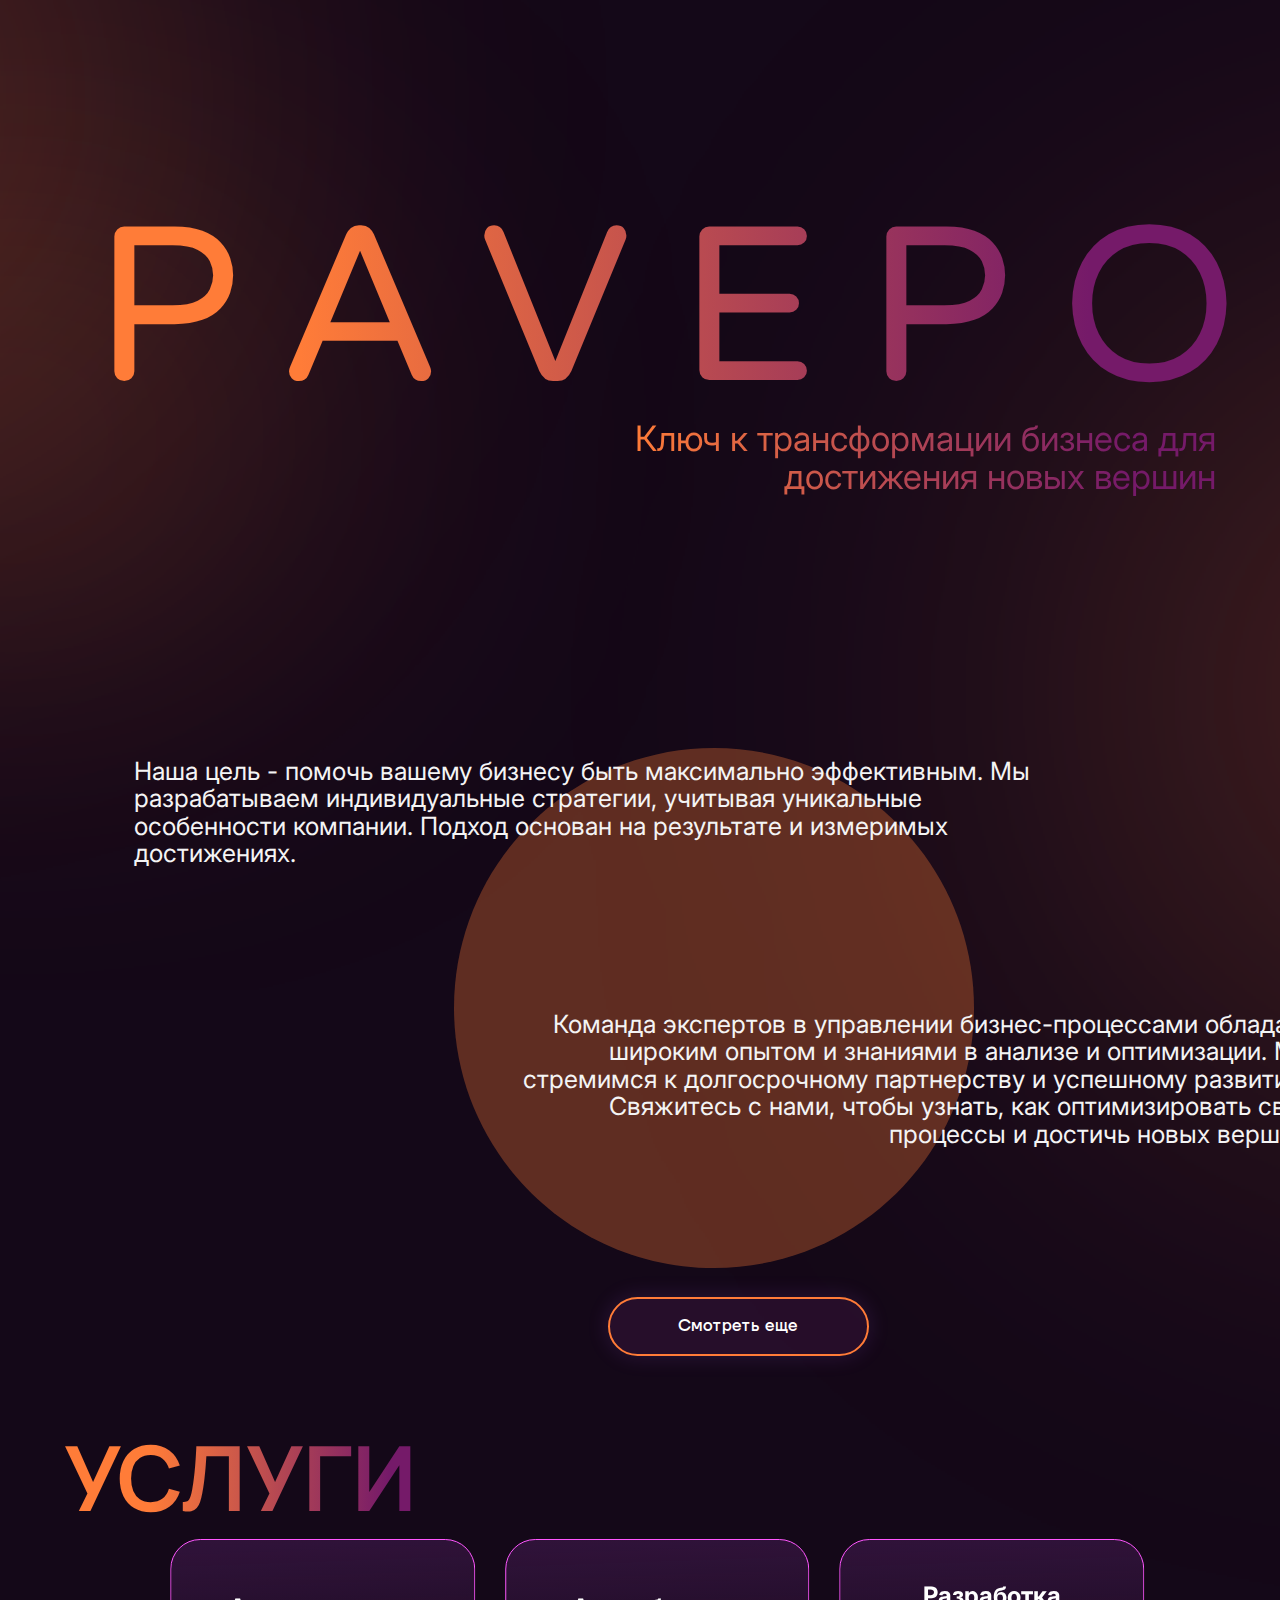
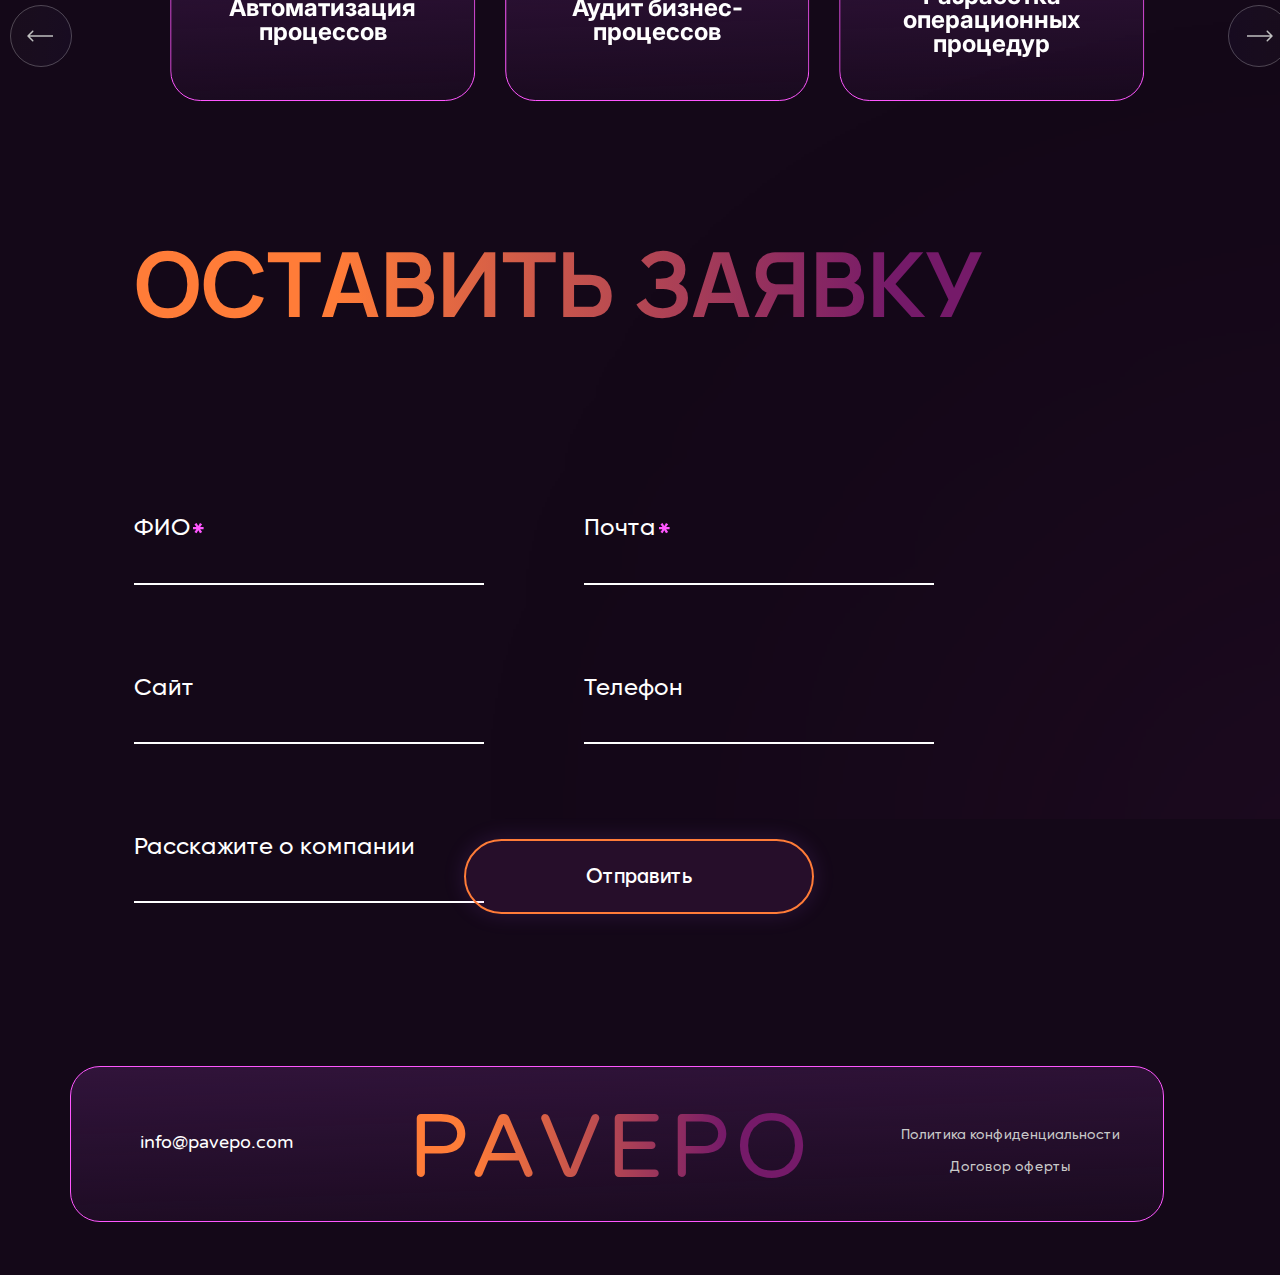
==== index.html @ 22670f51 "media for new swiper" ====
<!DOCTYPE html>
<html lang="ru">
<head>
    <meta charset="UTF-8">
    <meta name="viewport" content="width=device-width, initial-scale=1.0">
    <title>PAVEPO</title>


    <link
    rel="stylesheet"
    href="https://cdn.jsdelivr.net/npm/swiper@10/swiper-bundle.min.css"
  />
   <script src="https://cdn.jsdelivr.net/npm/swiper@10/swiper-bundle.min.js"></script>

    
    

    <!-- Шрифты -->
    
    <link rel="preconnect" href="https://fonts.googleapis.com">
    <link rel="preconnect" href="https://fonts.gstatic.com" crossorigin>
    <link href="https://fonts.googleapis.com/css2?family=Inter:wght@400;700&family=Manrope:wght@700&family=Varela+Round&family=Varta:wght@700&display=swap" rel="stylesheet">
    <link rel="stylesheet" href="/css/stylsheet.css">

    <link rel="stylesheet" href="/css/reset.css">
    <link rel="stylesheet" href="/css/normolize.css">
    <link rel="stylesheet" href="/css/style.css">
    <link rel="stylesheet" href="/css/main.css">
    <link rel="stylesheet" href="/css/media.css">

    


    <script src="https://ajax.googleapis.com/ajax/libs/jquery/2.2.0/jquery.min.js"></script>
   

    <script defer src="/js/swiper.js"></script>
    <script defer src="/js/choices.min.js"></script>
    <script defer src="/js/validate.js"></script>


</head>
<body>
    <main class="container">
        <div class="hero">
            <div class="hero-text">
                    <h1 class="hero-title">PAVEPO</h1>

                    <p class="hero-p">
                        Ключ к трансформации бизнеса для достижения новых вершин
                    </p>
            </div>
        </div>
        <div class="el-1 el" id="el1">
            <svg viewBox="0 0 1952 1952">
                <linearGradient id="grad--linear-1">
                  <stop offset="0%" stop-color="#FF7C38" 
                        class="stop-1"/>   
               
                </linearGradient>
                  
                <rect fill="url(#grad--linear-1)"
                      width="976" height="976" rx='1000' filter="url(#filter0_f_3_3)"  fill-opacity="0.3"/>
                <defs>
                                  <filter id="filter0_f_3_3" x="0" y="0" width="1952" height="1952" filterUnits="userSpaceOnUse" color-interpolation-filters="sRGB" >
                                      
                                      <feGaussianBlur stdDeviation="350" result="effect1_foregroundBlur_3_3"></feGaussianBlur>
                                  </filter>
                              </defs>
              </svg>
        </div>
        <div class="el-2 el" id="el2">
            <svg viewBox=" 0 0 2188 1672" >
                <linearGradient id="grad--linear-1">
                  <stop offset="0%" stop-color="#FF7C38" 
                        class="stop-1" />   
               
                </linearGradient>
                  <g>
               
                <rect    x="500"
                  y="500" fill="url(#grad--linear-1)"
                      width="988" height="472" rx="1000" ry="1000"  filter="url(#filter0_f_2461_18)" fill-opacity="0.3"/>
                      <g/>
                 <defs>
                                  <filter id="filter0_f_2461_18" x="0" y="0" width="2188" height="1672" filterUnits="userSpaceOnUse" color-interpolation-filters="sRGB">
                                      <feFlood flood-opacity="0" result="BackgroundImageFix"></feFlood>
                                      <feBlend mode="normal" in="SourceGraphic" in2="BackgroundImageFix" result="shape"></feBlend>
                                      <feGaussianBlur stdDeviation="359" result="effect1_foregroundBlur_2461_18"></feGaussianBlur>
                                  </filter>
                              </defs>
              </svg>
        </div>
        <div class="el-3 el" id="el3">
            <svg viewBox=" 0 0 1000 2800" >
                <linearGradient id="grad--linear-1">
                  <stop offset="0%" stop-color="#FF7C38" 
                        class="stop-1" />   
               
                </linearGradient>
                  <g>
               
                <rect  x="800" y="1000" fill="url(#grad--linear-1)"
                      width="905" height="905" rx="1000" ry="1000"  filter="url(#filter0_f_4_4)" fill-opacity="0.3"/>
                      <g/>
                 <defs>
                                  <filter id="filter0_f_4_4" x="0" y="0" width="2800" height="2800" filterUnits="userSpaceOnUse" color-interpolation-filters="sRGB">
                                      <feFlood flood-opacity="0" result="BackgroundImageFix"></feFlood>
                                      <feBlend mode="normal" in="SourceGraphic" in2="BackgroundImageFix" result="shape"></feBlend>
                                      <feGaussianBlur stdDeviation="359" result="effect1_foregroundBlur_2461_18"></feGaussianBlur>
                                  </filter>
                              </defs>
              </svg>
              <!--  <svg width="1810" height="1810" viewBox="0 0 1810 1810" fill="none" xmlns="http://www.w3.org/2000/svg">
                <g filter="url(#filter0_f_4_4)">
                    <circle cx="905" cy="905" r="205" fill="#751A69" fill-opacity="0.5"></circle>
                </g>
                <defs>
                    <filter id="filter0_f_4_4" x="0" y="0" width="1810" height="1810" filterUnits="userSpaceOnUse" color-interpolation-filters="sRGB">
                        <feFlood flood-opacity="0" result="BackgroundImageFix"></feFlood>
                        <feBlend mode="normal" in="SourceGraphic" in2="BackgroundImageFix" result="shape"></feBlend>
                        <feGaussianBlur stdDeviation="350" result="effect1_foregroundBlur_4_4"></feGaussianBlur>
                    </filter>
                </defs>
            </svg> -->
        </div>
            <div class="purpose container-padding">
            <p class="txt ta-left">
                Наша цель - помочь вашему бизнесу быть максимально эффективным. Мы разрабатываем индивидуальные стратегии, учитывая уникальные особенности компании. Подход основан на результате и измеримых достижениях.
            </p>
            <p class="txt ta-right">
                Команда экспертов в управлении бизнес-процессами обладает широким опытом и знаниями в анализе и оптимизации. Мы стремимся к долгосрочному партнерству и успешному развитию. Свяжитесь с нами, чтобы узнать, как оптимизировать свои процессы и достичь новых вершин!
            </p>
            <button class="btn btn-sm" type="button">
                <a href="values.html">Смотреть еще</a>
            </button>
        </div>
        <div class="services">
            <h2 class="title services-title">УСЛУГИ</h2>
            
                <div class="swiper" id="swiper-mini">
                    <!-- Additional required wrapper -->
                    <div class="swiper-wrapper">
                        <div class="swiper-slide">
                          <div class="swiper-slide-card">Аудит бизнес-процессов</div>
                        </div>
                        <div class="swiper-slide">
                          <div class="swiper-slide-card">Разработка операционных процедур</div>
                        </div>
                        <div class="swiper-slide">
                          <div class="swiper-slide-card">Автоматизация процессов</div>
                        </div>
                        <div class="swiper-slide">
                          <div class="swiper-slide-card">Аудит бизнес-процессов</div>
                        </div>
                        <div class="swiper-slide">
                          <div class="swiper-slide-card">Разработка операционных процедур</div>
                        </div>
                        <div class="swiper-slide">
                          <div class="swiper-slide-card">Автоматизация процессов</div>
                        </div>
                        <div class="swiper-slide">
                          <div class="swiper-slide-card">Аудит бизнес-процессов</div>
                        </div>
                        <div class="swiper-slide">
                          <div class="swiper-slide-card">Разработка операционных процедур</div>
                        </div>
                        <div class="swiper-slide">
                          <div class="swiper-slide-card">Автоматизация процессов</div>
                        </div>
             
                    <!-- If we need navigation buttons -->
                </div>
                <div class="swiper-button-prev sw-btn-bottom sw-btn-bottom-prew" id="btn-prew"></div>
                <div class="swiper-button-next sw-btn-bottom sw-btn-bottom-next" id="btn-next"></div>
            </div>
            </div>

        </div>
        <div class="sending-form container-padding">
            <h2 class="title">ОСТАВИТЬ ЗАЯВКУ</h2>

            <form
            id="form"
            method="post"
            class="form" 
            action="">
                <div class="input-block">
                    <label class="label" for="name">ФИО<span class="danger-txt"></span></label>
                    <input
                        class="input-form _req"
                        type="text" 
                        name="name"
                        id="name"
                        data-validate-field="name">
                </div>

                <div class="input-block">
                    <label class="label" for="email">Почта<span class="danger-txt"></span></label>
                    <input 
                        class="input-form _req _email"
                        type="email"
                        name="email"
                        id="email"
                        data-validate-field="mail">
                </div>

                <div class="input-block">
                    <label class="label" for="url">Cайт</label>
                    <input 
                        class="input-form"
                        autocomplete="off"
                        type="url"
                        name="url"
                        id="url">
                </div>

                <div class="input-block">
                    <label class="label" for="phone">Телефон</label>
                        <input                           
                        class="input-form"
                        autocomplete="off"
                        type="phone"                         
                        name="phone"
                        id="phone">
                </div>

                <div class="input-block">
                    <label class="label" for="description about you">Расскажите о компании</label>
                    <input
                        class="input-form"
                        autocomplete="off"
                        type="text"
                        name="description-about-user"
                        id="desc-about-user">
                </div>
                <button class="btn large-btn" type="submit" id="btn">Отправить</button>
            </form>
        </div>
    </main>
    <footer class="footer ">
        <div class="el-4 el" id="el4">
            <svg width="1810" height="1810" viewBox="0 0 1810 1810" fill="none" xmlns="http://www.w3.org/2000/svg">
                <g filter="url(#filter0_f_5_5)">
                <circle cx="905" cy="905" r="205" fill="#751A69" fill-opacity="0.5"/>
                </g>
                <defs>
                <filter id="filter0_f_5_5" x="0" y="0" width="1810" height="1810" filterUnits="userSpaceOnUse" color-interpolation-filters="sRGB">
                <feFlood flood-opacity="0" result="BackgroundImageFix"/>
                <feBlend mode="normal" in="SourceGraphic" in2="BackgroundImageFix" result="shape"/>
                <feGaussianBlur stdDeviation="350" result="effect1_foregroundBlur_5_5"/>
                </filter>
                </defs>
                </svg>                
        </div>
        <a href="info@pavepo.com" class="mail-footer">info@pavepo.com</a>
        <h2 class="footer-title">PAVEPO</h2>
        <div class="copyright">
            <a href="">Политика конфиденциальности</a>
            <a href="">Договор оферты</a>
        </div>
    </footer>
</body>
</html>
---- css/stylsheet.css ----
@font-face {
	font-family: 'TT Firs Neue';
	src: url('TTFirsNeue-Regular.woff'),
		url('TTFirsNeue-Regular.woff') format('woff'),
		url('TTFirsNeue-Regular.woff2') format('woff2');
		src: url("../fonts/TTFirsNeue-Regular.woff") format("woff"), 
        url("../fonts/TTFirsNeue-Regular.woff2") format("woff2");
	font-weight: 400;
	font-style: normal;
}
@font-face {
	font-family: 'TT Firs Neue';
	src: url('TTFirsNeue-Medium.woff'),
		url('TTFirsNeue-Medium.woff') format('woff'),
		url('TTFirsNeue-Medium.woff2') format('woff2');
		src: url("../fonts/TTFirsNeue-Medium.woff") format("woff"), 
        url("../fonts/TTFirsNeue-Medium.woff2") format("woff2");
	font-weight: 500;
	font-style: normal;
}

@font-face {
	font-family: 'Gilroy';
	src: url('Gilroy-Medium.woff'),
		url('Gilroy-Medium.woff') format('woff'),
		url('Gilroy-Medium.woff2') format('woff2');
		src: url("../fonts/Gilroy-Medium.woff") format("woff"), 
        url("../fonts/Gilroy-Medium.woff2") format("woff2");
	font-weight: 500;
	font-style: normal;
}
@font-face {
	font-family: 'Varta';
	src: url('Varta-Bold.woff'),
		url('Varta-Bold.woff') format('woff'),
		url('Varta-Bold.woff2') format('woff2');
		src: url("../fonts/Varta-Bold.woff") format("woff"), 
        url("../fonts/Varta-Bold.woff2") format("woff2");
	font-weight: 700;
	font-style: normal;
}
---- css/normolize.css ----
/*! normalize.css v8.0.1 | MIT License | github.com/necolas/normalize.css */

/* Document
   ========================================================================== */

/**
 * 1. Correct the line height in all browsers.
 * 2. Prevent adjustments of font size after orientation changes in iOS.
 */

 html {
    line-height: 1.15; /* 1 */
    -webkit-text-size-adjust: 100%; /* 2 */
  }
  
  /* Sections
     ========================================================================== */
  
  /**
   * Remove the margin in all browsers.
   */
  
  body {
    margin: 0;
  }
  
  /**
   * Render the `main` element consistently in IE.
   */
  
  main {
    display: block;
  }
  
  /**
   * Correct the font size and margin on `h1` elements within `section` and
   * `article` contexts in Chrome, Firefox, and Safari.
   */
  
  h1 {
    font-size: 2em;
    margin: 0.67em 0;
  }
  
  /* Grouping content
     ========================================================================== */
  
  /**
   * 1. Add the correct box sizing in Firefox.
   * 2. Show the overflow in Edge and IE.
   */
  
  hr {
    box-sizing: content-box; /* 1 */
    height: 0; /* 1 */
    overflow: visible; /* 2 */
  }
  
  /**
   * 1. Correct the inheritance and scaling of font size in all browsers.
   * 2. Correct the odd `em` font sizing in all browsers.
   */
  
  pre {
    font-family: monospace, monospace; /* 1 */
    font-size: 1em; /* 2 */
  }
  
  /* Text-level semantics
     ========================================================================== */
  
  /**
   * Remove the gray background on active links in IE 10.
   */
  
  a {
    background-color: transparent;
  }
  
  /**
   * 1. Remove the bottom border in Chrome 57-
   * 2. Add the correct text decoration in Chrome, Edge, IE, Opera, and Safari.
   */
  
  abbr[title] {
    border-bottom: none; /* 1 */
    text-decoration: underline; /* 2 */
    text-decoration: underline dotted; /* 2 */
  }
  
  /**
   * Add the correct font weight in Chrome, Edge, and Safari.
   */
  
  b,
  strong {
    font-weight: bolder;
  }
  
  /**
   * 1. Correct the inheritance and scaling of font size in all browsers.
   * 2. Correct the odd `em` font sizing in all browsers.
   */
  
  code,
  kbd,
  samp {
    font-family: monospace, monospace; /* 1 */
    font-size: 1em; /* 2 */
  }
  
  /**
   * Add the correct font size in all browsers.
   */
  
  small {
    font-size: 80%;
  }
  
  /**
   * Prevent `sub` and `sup` elements from affecting the line height in
   * all browsers.
   */
  
  sub,
  sup {
    font-size: 75%;
    line-height: 0;
    position: relative;
    vertical-align: baseline;
  }
  
  sub {
    bottom: -0.25em;
  }
  
  sup {
    top: -0.5em;
  }
  
  /* Embedded content
     ========================================================================== */
  
  /**
   * Remove the border on images inside links in IE 10.
   */
  
  img {
    border-style: none;
  }
  
  /* Forms
     ========================================================================== */
  
  /**
   * 1. Change the font styles in all browsers.
   * 2. Remove the margin in Firefox and Safari.
   */
  
  button,
  input,
  optgroup,
  select,
  textarea {
    font-family: inherit; /* 1 */
    font-size: 100%; /* 1 */
    line-height: 1.15; /* 1 */
    margin: 0; /* 2 */
  }
  
  /**
   * Show the overflow in IE.
   * 1. Show the overflow in Edge.
   */
  
  button,
  input { /* 1 */
    overflow: visible;
  }
  
  /**
   * Remove the inheritance of text transform in Edge, Firefox, and IE.
   * 1. Remove the inheritance of text transform in Firefox.
   */
  
  button,
  select { /* 1 */
    text-transform: none;
  }
  
  /**
   * Correct the inability to style clickable types in iOS and Safari.
   */
  
  button,
  [type="button"],
  [type="reset"],
  [type="submit"] {
    -webkit-appearance: button;
  }
  
  /**
   * Remove the inner border and padding in Firefox.
   */
  
  button::-moz-focus-inner,
  [type="button"]::-moz-focus-inner,
  [type="reset"]::-moz-focus-inner,
  [type="submit"]::-moz-focus-inner {
    border-style: none;
    padding: 0;
  }
  
  /**
   * Restore the focus styles unset by the previous rule.
   */
  
  button:-moz-focusring,
  [type="button"]:-moz-focusring,
  [type="reset"]:-moz-focusring,
  [type="submit"]:-moz-focusring {
    outline: 1px dotted ButtonText;
  }
  
  /**
   * Correct the padding in Firefox.
   */
  
  fieldset {
    padding: 0.35em 0.75em 0.625em;
  }
  
  /**
   * 1. Correct the text wrapping in Edge and IE.
   * 2. Correct the color inheritance from `fieldset` elements in IE.
   * 3. Remove the padding so developers are not caught out when they zero out
   *    `fieldset` elements in all browsers.
   */
  
  legend {
    box-sizing: border-box; /* 1 */
    color: inherit; /* 2 */
    display: table; /* 1 */
    max-width: 100%; /* 1 */
    padding: 0; /* 3 */
    white-space: normal; /* 1 */
  }
  
  /**
   * Add the correct vertical alignment in Chrome, Firefox, and Opera.
   */
  
  progress {
    vertical-align: baseline;
  }
  
  /**
   * Remove the default vertical scrollbar in IE 10+.
   */
  
  textarea {
    overflow: auto;
  }
  
  /**
   * 1. Add the correct box sizing in IE 10.
   * 2. Remove the padding in IE 10.
   */
  
  [type="checkbox"],
  [type="radio"] {
    box-sizing: border-box; /* 1 */
    padding: 0; /* 2 */
  }
  
  /**
   * Correct the cursor style of increment and decrement buttons in Chrome.
   */
  
  [type="number"]::-webkit-inner-spin-button,
  [type="number"]::-webkit-outer-spin-button {
    height: auto;
  }
  
  /**
   * 1. Correct the odd appearance in Chrome and Safari.
   * 2. Correct the outline style in Safari.
   */
  
  [type="search"] {
    -webkit-appearance: textfield; /* 1 */
    outline-offset: -2px; /* 2 */
  }
  
  /**
   * Remove the inner padding in Chrome and Safari on macOS.
   */
  
  [type="search"]::-webkit-search-decoration {
    -webkit-appearance: none;
  }
  
  /**
   * 1. Correct the inability to style clickable types in iOS and Safari.
   * 2. Change font properties to `inherit` in Safari.
   */
  
  ::-webkit-file-upload-button {
    -webkit-appearance: button; /* 1 */
    font: inherit; /* 2 */
  }
  
  /* Interactive
     ========================================================================== */
  
  /*
   * Add the correct display in Edge, IE 10+, and Firefox.
   */
  
  details {
    display: block;
  }
  
  /*
   * Add the correct display in all browsers.
   */
  
  summary {
    display: list-item;
  }
  
  /* Misc
     ========================================================================== */
  
  /**
   * Add the correct display in IE 10+.
   */
  
  template {
    display: none;
  }
  
  /**
   * Add the correct display in IE 10.
   */
  
  [hidden] {
    display: none;
  }
---- css/style.css ----
:root{
    /* --background-color: rgba(10, 9, 11, 0.49); */
    --background-color: #140818;
    --white:#fff;
    --white-txt: #F4F4F4;
    /* --oarange:#FF7C38; */
    --stroke_color:rgba(255, 124, 56, 1);
    --light-purple:#FF57FF;
    --purple:#751A69;
    --text-gradient-h1: linear-gradient(91deg, #FF7C38 21.27%, #751A69 79.5%);
    --text-gradient-p: linear-gradient(270deg, #751A69 14.48%, #FF7C38 92.99%);
    --text-gradient-h2:var(--text-gradient-h1, linear-gradient(92deg, #FF7C38 0.66%, #562267 99.13%));
    --background-btn:rgba(255, 87, 255, 0.08);
    --box-shadow-btn: rgba(176, 102, 255, 0.15);
    /* --block-color: linear-gradient(rgba(86, 34, 103, 1), rgba(20, 8, 24, 0)); */
    --swiper-slide: linear-gradient(178deg, #562267 -165.61%, rgba(20, 8, 24, 0.00) 126.22%);
    --copyright:#C9C9C9;
    --footer-h2:linear-gradient(91deg, #FF7C38 21.27%, #751A69 79.5%);
    --swiper-num:#562267;
}
body {
    max-width: 1920px;
    font-family: 'Inter', sans-serif;
    background-color: var(--background-color);
}
h1{
    margin: 0;
}
input {
    color:var(--white);
    text-shadow: 0 0 0 var(--white);
    outline:none;
}
button{
    background: none;
	color: inherit;
	border: none;
	padding: 0;
	font: inherit;
	cursor: pointer;
	outline: inherit;
}
a {
    color: inherit;
    text-decoration: none;
}
.container{
    width: 1920px;
    /* overflow: hidden; */
}
.container-padding{
    padding-left: 92px;
}
.ta-left{
    text-align: left;
}
.ta-right{
    text-align: right;
}
.btn{
    border-radius: 52px;
    border: 2px solid var(--stroke_color, --oarange);
    background: var(--background-btn);
    box-shadow: 0px 0px 22px 0px var(--box-shadow-btn);
    color: var(--white);
    font-family: 'TT Firs Neue', sans-serif;
    font-size: 16.286px;
    font-style: normal;
    font-weight: 500;
    line-height: normal;
}
/* HERO */

.hero-text{
    display: flex;
    flex-direction: column;
}
.hero-title{
    margin-left: -49px;
    margin-top: 180px;
    text-align: center;
    text-transform: uppercase;
    font-family: 'Varela Round', sans-serif;
    font-size: 347px;
    font-style: normal;
    font-weight: 400;
    line-height: 119.615%; /* 415.066px */
    letter-spacing: 46.845px;
    color: var(--oarange);
    background: var(--text-gradient-h1);
    background-clip: text;
    -webkit-background-clip: text;
    -webkit-text-fill-color: transparent;
}
.hero-p{
    width: 797px;
    margin-top: -23px;
    margin-right: 148px;
    align-self: flex-end;
    text-align: right;
    font-size: 48px;
    font-style: normal;
    font-weight: 400;
    line-height: 110.5%; /* 53.04px */
    color: var(--oarange);
    background: var(--text-gradient-p);
    background-clip: text;
    -webkit-background-clip: text;
    -webkit-text-fill-color: transparent;
}
svg{
    fill:inherit;
    stroke:inherit;
    stroke-width:inherit;
}
.el{
    position: absolute;
    z-index: -5;
    /* transition: all .8s ease; */
}
.el-1{
    width: 2000px;
    height: 2000px;
    /* top: -418px;
    left: -792px; */
    top: -25%;
    left: -40%;
    overflow: hidden;

}
.el-2{
    width: 2000px;
    height: 1600px;
    /* top: -112px; */
    /* left: -983px; */
    top: 6%;
    left: -54%;
    overflow: hidden;

} 
.el-3{
    width: 963px;
    /* top: -675px; */
    /* right: 0px; */
    /* left: 960px; */
    top: -48%;
    right: 0%;

    overflow: hidden;
}
.el-4{
    width: 789px;
    height: 943px;
    /* top: 2261px;
    right: 0px; */
    top: 180%;
    right: 0%;
    overflow: hidden;
}
.el-5{
    /* top: -87px; */
    top: -8%;
    overflow: hidden;

}
.el-6{
    /* top: 65px;
    right: 0px;
    left: 950px; */
    top: 10%;
    right: 0%;
    overflow: hidden;

}
.el-7{
    /* top: 653px;
    left: 0px; */
    top: 49%;
    left: 0%;
    overflow: hidden;
}

/* purpose */

.purpose{
    padding-top: 300px;
    /* padding-left: 126px; */
    padding-right: 153px;
    padding-bottom: 88px; 
    display: grid;
    background-image:url(/public/images/ellipse-backgraund.svg);
    background-repeat:no-repeat;
    background-position: 50% 63%;;
}
.purpose .ta-left{
    width: 1197px;
    padding-top: 62px;
}
.purpose .ta-right{
    width: 1104px;
    padding-top: 143px;
    justify-self: end;
}
.txt{
    color: var(--white-txt);
    font-size: 35px;
    font-style: normal;
    font-weight: 400;
    line-height: 110.5%; /* 38.675px */
}
.btn-sm{
    padding: 17px 69px 17px 68px;
    margin-top: 149px;
    margin-right: -29px;
    justify-self: center;
}

/* services */

/* .services{
    padding-left: 111px;
} */
.title{
    font-family: "Manrope", sans-serif;
    font-size: 90px;
    font-style: normal;
    font-weight: 700;
    line-height: 122.94px;
    text-transform: uppercase;
    color: var(--oarange);
    background: var(--text-gradient-h1);
    background-clip: text;
    -webkit-background-clip: text;
    -webkit-text-fill-color: transparent;
}
.services-title{
    width: 408px;
}
/* swiper */
.swiper {
    width: 100%;
    height: 160px;
    margin: 0 -4rem;
  }

  .container{
    margin: 0 auto;
    height: 100%;
    padding: 0 4em;
    overflow: hidden;
    }
    .slider-wrap {
    overflow: hidden;
    height: 100%;
    width: 100%;

    }
    .swiper-slide {
    text-align: center;
    font-size: 18px;
    background: #fff;
    }
    .swiper-slide {
        display: flex;
    
        justify-content: center;
        align-items: center;
        flex-shrink: 0;
        border-radius: 30px;
        border: 1px solid var(--light-purple);
        background: var(--swiper-slide);
        color: #FFF;
        text-align: center;
        font-size: 24px;
        font-style: normal;
        font-weight: 700;
        opacity: 0;
    }
    .swiper{
    overflow: visible;
    }
    .swiper-slide-prev,.swiper-slide-active,.swiper-slide-next{
        opacity: 1;
    } 
    .swiper-button-prev,.swiper-button-next{
    width: 62px;
    height: 62px;
    color:transparent;
    }
    .swiper-button-prev{
        margin-top:calc(0px - (var(--swiper-navigation-size)/ 3)) ;
        background-image: url(/public/images/prev.svg);
        background-repeat: no-repeat;
        
    }
    .swiper-button-prev:hover{
        background-image: url(/public/images/next.svg);
        transform: rotate(0.5turn);
    }
    .swiper-button-next{
    
        margin-top:calc(0px - (var(--swiper-navigation-size)/ 3)) ;
        background-image: url(/public/images/prev.svg);
        background-repeat: no-repeat;
        transform: rotate(0.5turn);
    }
    .swiper-button-next:hover{
        background-image: url(/public/images/next.svg);
        transform: rotate(0);
        
    } 
    .swiper-slide-card{
        padding: 0px 10px;
    }
/* sending-form */

.sending-form{
    /* padding-left: 89px; */
    padding-top: 123px;
    padding-bottom: 163px;
}
.sending-form .title{
    width: 953px;
}
.label{
    color: var(--white);
    font-family: 'Gilroy', sans-serif;
    font-size: 24px;
    font-style: normal;
    font-weight: 500;
    line-height: normal;
}
.danger-txt{
    color: var(--light-purple);
}
.danger-txt::after{
    content: '';
    padding-right: 1rem;
    background-image:url(/public/images/asterisk.svg);
    background-repeat:no-repeat;
    background-position:center;
}
.link-contacts::after{
    content: '';
    /* margin-left: 0.5rem; */
    padding-right: 1rem;
    background-image:url(/public/images/chevron-right.svg);
    background-repeat:no-repeat;
}
.form{
    padding-top: 169px;
    display: flex;
    flex-wrap: wrap;
}
.input-block{
    padding-bottom: 89px;
    display: flex;
    flex-direction: column;
    padding-right: 100px;
}
.input-block:nth-child(5){
    padding-bottom: 0px;
}
.input-form{
    width: 346px;
    margin-top: 19px;
    background: transparent;
    border: none;
    border-bottom: 2px solid var(--white) ;
}
.large-btn{
    width: 470.876px;
    height: 75px;
    /* margin-left: 696px; */
    font-size: 20px;
    font-style: normal;
    font-weight: 500;
    line-height: normal;

    margin-top: 153px;
    margin-right: 120px;
    position: absolute;
    right: 0%;
}
.footer{
    padding-bottom: 19px;
    margin-left: 92px;
    margin-right: 116px;
    margin-bottom: 53px;
    display: flex;
    align-items:center;
    justify-content: space-around;
    border-radius: 30px;
    border: 1px solid var(--light-purple);
    background: var(--swiper-slide);
}
.mail-footer{
    padding-left: 26px;
    padding-top: 15px;
    color: var(--white);
    font-family: 'Varela Round',sans-serif;
    font-size: 24px;
    font-style: normal;
    font-weight: 400;
    line-height: normal;
}
.footer-title{
    padding-left: 27px;
    padding-top: 28px;
    font-family: 'Varela Round',sans-serif;
    font-size: 117px;
    font-style: normal;
    font-weight: 400;
    line-height: 119.615%; /* 139.95px */
    letter-spacing: 5.85px;
    background: var(--footer-h2);
    background-clip: text;
    -webkit-background-clip: text;
    -webkit-text-fill-color: transparent;
}
.copyright{
    padding-top: 34px;
    display: flex;
    flex-direction: column;
    color: var(--copyright);
    text-align: center;
    font-family: 'Gilroy',sans-serif;
    font-size: 18px;
    font-style: normal;
    font-weight: 500;
    line-height: 21.83px;
}
.copyright a:not(:last-child) {
    padding-bottom: 11px;
}

/* PAGE 2 */


/* Header */

.header{
    padding-top: 59px;
    margin-left: -77px;
    display: flex;
    justify-content: center;
}

.head-logo{
    text-align: center;
    font-family: 'Varela Round';
    font-size: 150px;
    font-style: normal;
    font-weight: 400;
    line-height: 119.615%; /* 179.423px */
    letter-spacing: -4.5px;
    background: var(--text-gradient-h1);
    background-clip: text;
    -webkit-background-clip: text;
    -webkit-text-fill-color: transparent;
}

/* team */

.team{
    padding-top: 256px;
    /* padding-left: 127px; */
    padding-bottom: 238px;

}
.team-title{
    width: 504px;
}
.team-t{
    padding-bottom: 34px;
}
.team-txt{
    width: 1689px;
    font-size: 32px;
    line-height: 145%;
    letter-spacing: 0.48px;
}

/* values */

.values{
    height: 822px;
    display: grid;
    /* padding-bottom: 200px; */
    padding-left: 0px;
}
.values-title{
    padding-right: 106px;
    justify-self: flex-end;
}
---- css/main.css ----
stop {
  animation: colors 12s infinite;
}

.stop-2 {
  animation-delay: -3s;
}

.stop-3 {
  animation-delay: -6s;
}

@keyframes colors {
  15% {
    stop-color: #751A69;
  }
  30% {
    stop-color: #FF7C38;
  }
  45% {
    stop-color: #751A69;
  }
}/*# sourceMappingURL=main.css.map */
---- css/media.css ----
@media(max-width:1900px){
    .container{
        max-width: 1900px;
    }
    .container-padding{
        padding-left: 70px;
    }

 /* Hero */

    .hero-title{
        margin-left: -49px;
        margin-top: 180px;

        font-size: 320px;
        font-style: normal;
        font-weight: 400;
        line-height: 119.615%; /* 415.066px */
        letter-spacing: 46.845px;
    }

    .large-btn {
        width: 350px;
        height: 75px;
        margin-left: 0px;
        font-size: 20px;
        font-style: normal;
        font-weight: 500;
        line-height: normal;
        margin-top: 153px;
        margin-right: 120px;
        position: absolute;
        right: 20%;
      }
  

}
@media(max-width:1850px) {
    .container{
        max-width: 1850px;
    }

    .team-txt {
      width: 1521px;
    }
}
@media(max-width:1800px) {
    .container{
        max-width: 1800px;
    }

}
@media(max-width:1700px){
    .container{
        max-width: 1700px;
    }
 
}
@media(max-width:1650px){
    .container{
        max-width: 1650px;
    }
    
}
@media(max-width:1600px){
    .container{
        max-width: 1600px;
    }
    .txt {
        font-size: 30px;
    }
    .team-txt {
      width: 963px;
    }
 
 /* Hero */

 .hero-title{
    margin-left: -49px;
    margin-top: 180px;

    font-size: 250px;
    font-style: normal;
    font-weight: 400;
    line-height: 119.615%; /* 415.066px */
    letter-spacing: 46.845px;
    }
    .hero-p{
        width: 626px;
      font-size: 35px;
    }
   
    .large-btn {
        right: 2%;
      }
    
      .txt {
        font-size: 25px;
      }
}
@media(max-width:1550px)  {
    .container{
        max-width: 1550px;
    }
    .el-4{
        height: 799px;
    }
    
}
@media(max-width:1500px) {
    .container{
        max-width: 1500px;
    }
    .el-1 {
        width: 1500px;
      }
    .el-2 {
    width: 1500px;
    top: -5%;
    left: -45%;
    }
    .el-3{
        width: 775px;
    }
    .el-6 {
      width: 867px;
    }
 
}
@media(max-width:1450px) {
    .container{
        max-width: 1450px;
    }
    .purpose {
        padding-top: 200px;
        padding-left: 126px;
        padding-right: 153px;
        padding-bottom: 60px;
        background-size: 40%;
        background-position: 50% 63%;
      }
      .purpose .ta-left {
        width: 900px;
      }
      .purpose .ta-right {
        width: 804px;
       
      }
}
@media(max-width:1400px) {
    .container{
        max-width: 1400px;
    }
    .hero-title{
        font-size: 220px;
    }
    .purpose {
        padding-top: 200px;
        padding-left: 70px;
        padding-right: 50px;
        padding-bottom: 60px;
        background-size: 40%;
        background-position: 50% 63%;
      }
    .large-btn {
        margin-top: 325px;
        right: 27%;
    }
    .footer{
        margin-left: 70px;
    }
    .mail-footer {
        font-size: 18px;
    }
    .copyright {
        font-size: 14px;
    }
    .footer-title {
        font-size: 90px;
      } 
      .el-1 {
        width: 1300px;
      }
      .el-2{
        width: 1296px;
        top:0%
      }
     
}
@media(max-width:1350px) {
    .container{
        max-width: 1350px;
    }
}
@media(max-width:1300px) {
    .container{
        max-width: 1300px;
    }
  
}
@media(max-width:1250px) {
    .container{
        max-width: 1250px;
    }
}
@media(max-width:1200px) {
    .container{
        max-width: 1200px;
    }
    .txt {
        font-size: 25px;
      }
    .hero-title {
        font-size: 200px;
        margin-left: 0px;
      }
      .hero-p {
        width: 400px;
        font-size: 25px;
      }
    .purpose .ta-left {
        width: 600px;
      }
      .purpose .ta-right {
        padding-top: 43px;
        width: 604px;
      }  
      .team-txt {
        width: 715px;
      }
      .team {
        padding-top: 191px;
        padding-bottom: 207px;
      }
    
}
@media(max-width:1150px) {
    .container{
        max-width: 1150px;
    }
    .large-btn{
        right: 20%;
    }
      .el-4 {
        height: 401px;
    }
  
  }
  @media(max-width:1100px) {
    .container{
      max-width: 1100px;
    }
    .hero-title{
      margin-top: 131px;
      font-size: 180px;
    }
    .hero-p{
      margin-right: 114px;
    }
    .form {
        padding-top: 139px;
    }

}
@media(max-width:1000px) {
    .container{
        max-width: 1000px;
    }
    .large-btn {
        right: 10%;
      }
      .el-7 {
        width: 605px;
      }
      .sending-form .title {
        width: 863px;
      }
      
}
@media(max-width:950px) {
    .container{
        max-width: 950px;
    }
    .title{
        font-size: 79px;
    }
    .hero-title{
        font-size: 164px;
        letter-spacing: 27.8px;
    }
    .el-1 {
        width: 1052px;
        top: -7%;
      }
    .el-2 {
        width: 1016px;
        top: 3%;
        left: -51%;
    }
      .el-3{
        width: 575px;
        top: -30%;
      }
      .purpose{
        background-size: 50%;
      }
      .services-title {
        width: 327px;
      }
      .sending-form .title {
        width: 755px;
      }
      .sending-form{
        padding-bottom: 208px;
      }
      .input-block{
        padding-bottom: 70px;
      }
      .large-btn{
        margin-top: 697px;
        right: 50%;
      }
    .footer{
        margin-right: 55px;
    }
    .footer-title {
        font-size: 49px;
      }
  
}
@media(max-width:900px) {
    .container{
        max-width: 900px;
    }
    .hero-p {
        margin-right: 64px;
      }
      .hero-title {
        font-size: 136px;
      }
    
}
@media(max-width:850px) {
    .container{
        max-width: 850px;
    }
    
}
@media(max-width:800px) {
    .container{
        max-width: 800px;
    }   
    .sending-form .title {
        width: 633px;
      }
     .title {
        font-size: 65px;
      }
      .el-1 {
        width: 683px;
                top: -7%;
      }
      .el-2 {
        width: 851px;
      }
    .footer{
        display: flex;
        align-items:center;
        flex-direction: column;
    }
    .mail-footer {
        padding-left: 0px;
        order: 1;
      }
    .footer-title{
        padding-left: 8px;  
    }
    .team-txt {
      width: 475px;
    }
    .values-title {
      padding-right: 0px;
    }
   
}
@media(max-width:750px) {
    .container {
        max-width: 650px;
      }
    .large-btn {
        right: 39%;
      }
      .container-padding{
          padding-left: 50px;
      }
    
}
@media(max-width:700px) {
    .container{
        max-width: 650px;
    }
    .container-padding{
        padding-left: 40px;
    }
    .hero-title {
        font-size: 112px;
      }
      .txt {
        font-size: 20px;
      }
      .purpose {
        background-size: 50%;
        padding-right: 0px;
        margin-right: 50px;
      }
      .btn-sm{
        margin-top: 62px;
      }
      .title {
        font-size: 48px;
      }
      .sending-form .title {
        width: 640px;   
      }
        .services-title {
            width: 212px;
      }
      .head-logo {
        font-size: 120px;
        letter-spacing: -4.5px;
        margin-left: 55px
            }
}
@media(max-width:650px) {
    .container{
        max-width: 650px;
    }
    
}
@media(max-width:600px) {
    .container{
        max-width: 550px;
        overflow: hidden;
    }
    .hero-title {
        margin-top: 84px;
        margin-left: 20px;
        font-size: 99px;
        letter-spacing: 24px;
      }
      .purpose{
        padding-top: 150px;
        background-size: 83%;
        background-position: 70% 44%;
      }
      .purpose .ta-left {
        width: 400px;
      }
      .purpose .ta-right {
        padding-top: 43px;
        width: 500px;
      }
      .btn-sm{
        margin-left: -52px;
        margin-top: 102px;
      }
      .el-3 {
        width: 206px;
        top: -30%;
      }
      .el-4{
        height: 855px;
        top: 163%;
        right: 0%;
      }
      .sending-form{
        padding-bottom: 150px;
      }
      .large-btn {
        margin: 0px;
        margin-top: 70px;
        position: relative;
        right: 0%;
        }
      .footer{
        margin-left: 50px;
        margin-right: 50px;
      } 
      .purpose .ta-right {
          padding-top: 43px;
          width: 450px;
        }
      
}
@media(max-width:550px) {
    .container{
        max-width: 550px;
    }
    .form {
        padding-top: 75px;
      }
    .input-block{
        padding-bottom: 50px;
    }
    .label{
        font-size: 18px;
    }
    .team-title {
      width: 270px;
      margin-right: 40px;
    }
    .values {
      height: 620px;
    }
    .el-7 {
      width: 412px;
    }
    .team-txt {
      width: 350px;
    }
}
@media(max-width:500px) {
    .container{
        max-width: 500px;
        overflow: hidden;
    }
    .title{
        line-height: 85.9px;
        }
    .hero-title{
        font-size: 79px;
        letter-spacing: 19px;
        margin-left: 10px;
    }
    .hero-p{
        margin-right: 50px;
        margin-top: 0px;
        font-size: 20px;
    }
    .el-2 {
        width: 465px;
        left: -34%;
      }
      .el-3 {
        width: 206px;
        top: -3%;
      }
    .el-4 {
        top: 152%;
      }
      .el-7{
        left: -30%;
      }
    .purpose{   
         margin-right: 30px;
        }
    .purpose .ta-right {
        padding-top: 43px;
        width: 400px;
      }
      .sending-form .title {
        width: 258px;
      }
      .head-logo {
        font-size: 100px;
      }
}
@media(max-width:470px) {
    .container{
        max-width: 400px;
    } 
    .btn{
        font-size: 13.3px;
    }
    .txt {
        font-size: 14px;
      }
    .el-1 {
        width: 563px;
        top: -7%;
      }
      .el-4 {
        top: 133%;
      }
    .hero-title{
        margin-left: 14px;
        letter-spacing: 11px;
    }
    .hero-p {
        margin-right: 0px;
    }
    .purpose{
        padding-top: 54px;
        background-position: 100% 38%;
    }
    .purpose .ta-left {
        width: 293px;
      }
      .purpose .ta-right {
        padding-top: 43px;
        width: 337px;
      }
      .btn-sm{
        margin-left: 26px;
          }
          .large-btn{
            height: 60px;
          }
        
          
}
@media(max-width:450px) {
    .container{
        max-width: 400px;
    }
    .el-5{
      width: 200px;
    }
    
}
@media(max-width:400px) {
    .container{
        max-width: 360px;
    }
    .container-padding {
        padding-left: 26px;
      }
    .hero-title{
        font-size: 66px;
    }
    .hero-p {
        margin-right: 0px;
        margin-top: 0px;
        font-size: 18px;
      } 
      .el-1 {
        width: 488px;
        top: -7%;
      }
      .el-4 {
        top: 120%;
      }
      .purpose .ta-right {
        padding-top: 43px;
        width: 304px;
      }
      .form {
        padding-top: 49px;
    }
    .input-block {
        padding-bottom: 27px;
      }
      .footer {
        margin-left: 20px;
        margin-right: 20px;
      }
      .head-logo {
        font-size: 86px;
      }
   
}
@media(max-width:370px) {
    .hero-p{
        margin-right: 12px;
    }
    .input-form {
        width: 309px;
    }
    .large-btn {
        width: 323px;
    }
    .head-logo{
      font-size: 80px;
      margin-left: 72px;
    }
    .team{
      padding-top: 111px;
    }
   
}
@media(max-width:360px) {
    .hero-p{
        margin-right: 12px;
        width: 300px;
    }
    .el-4 {
        top: 122%;
      }
    .input-form {
        width: 250px;
    }
    .large-btn {
        width: 272px;
        }
}
@media(max-width:350px) {
    .container{
        max-width: 300px;
    }
    .txt {
        font-size: 13px;
      }
    .hero-title {
        font-size: 56px;
      }
      .hero-p{
        margin-right: 0px;  
        font-size: 14px;
      }
      .purpose .ta-left {
        width: 245px;
      }
      .purpose .ta-right {
        padding-top: 26px;
        width: 228px;
      }
      .btn-sm{
        margin-top: 15px;
        padding: 17px 45px;
      }
      .el-4 {
        top: 115%;
      }
}

@media (max-width:1028px) {
    .sw-btn-bottom{
        top: var(--swiper-navigation-top-offset,135%);
        /* left: 42%;    */
    }
    .sw-btn-bottom-prew{
        left: 41%;
    }
    .sw-btn-bottom-next{
        right: 38%;
    }
}
@media (max-width:768px) {
    .sw-btn-bottom-prew{
        left: 37%;
    }
    .sw-btn-bottom-next{
        right: 37%;
    }
}
@media (max-width:620px) {
    .sw-btn-bottom-prew{
        margin-left: -20px;
    }
    .sw-btn-bottom-next{
        margin-right: -20px;
    }
}
@media (max-width:480px) {
    .sw-btn-bottom-prew{
        margin-left: -20px;
        left: 33%;
    }
    .sw-btn-bottom-next{
        margin-right: -20px;
        right: 33%;
    }
}
@media (max-width:390px) {
    .sw-btn-bottom-prew{
        margin-left: -30px;
        left: 33%;
    }
    .sw-btn-bottom-next{
        margin-right: -30px;
        right: 33%;
    }
}
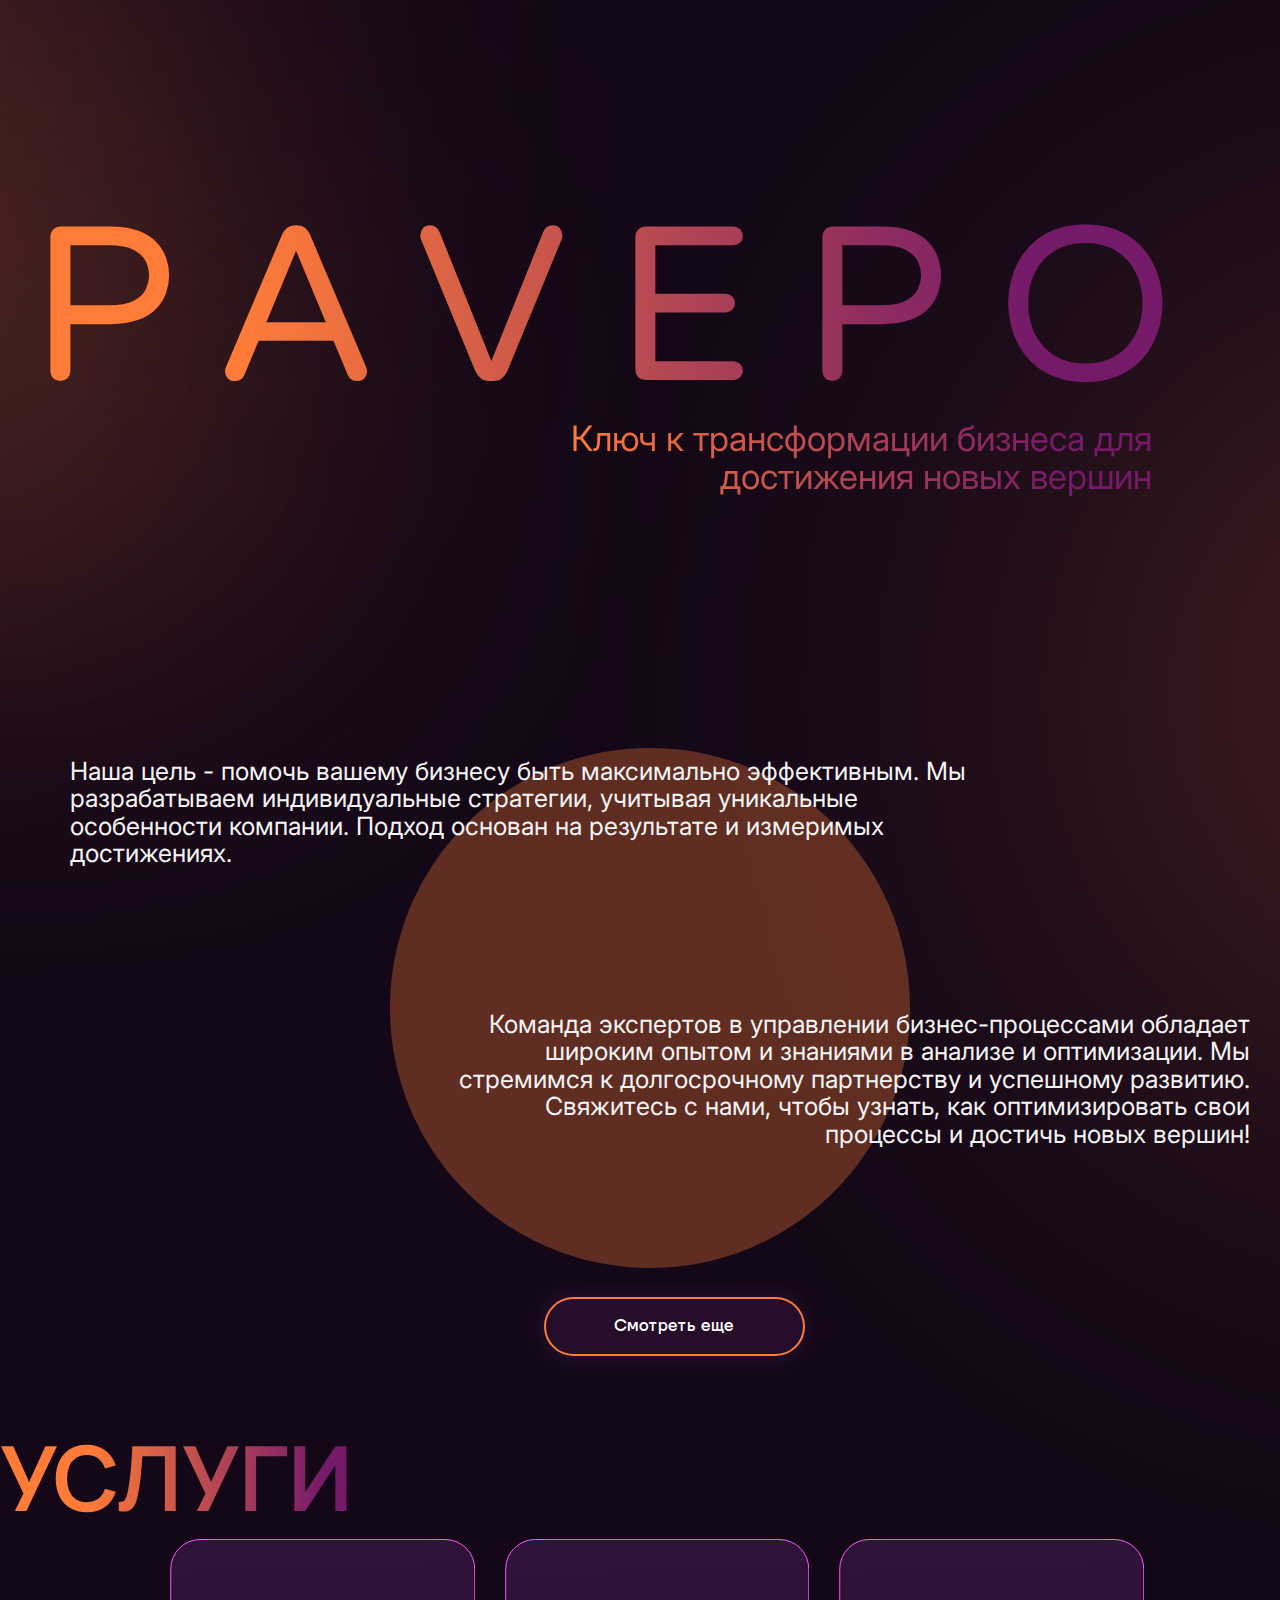
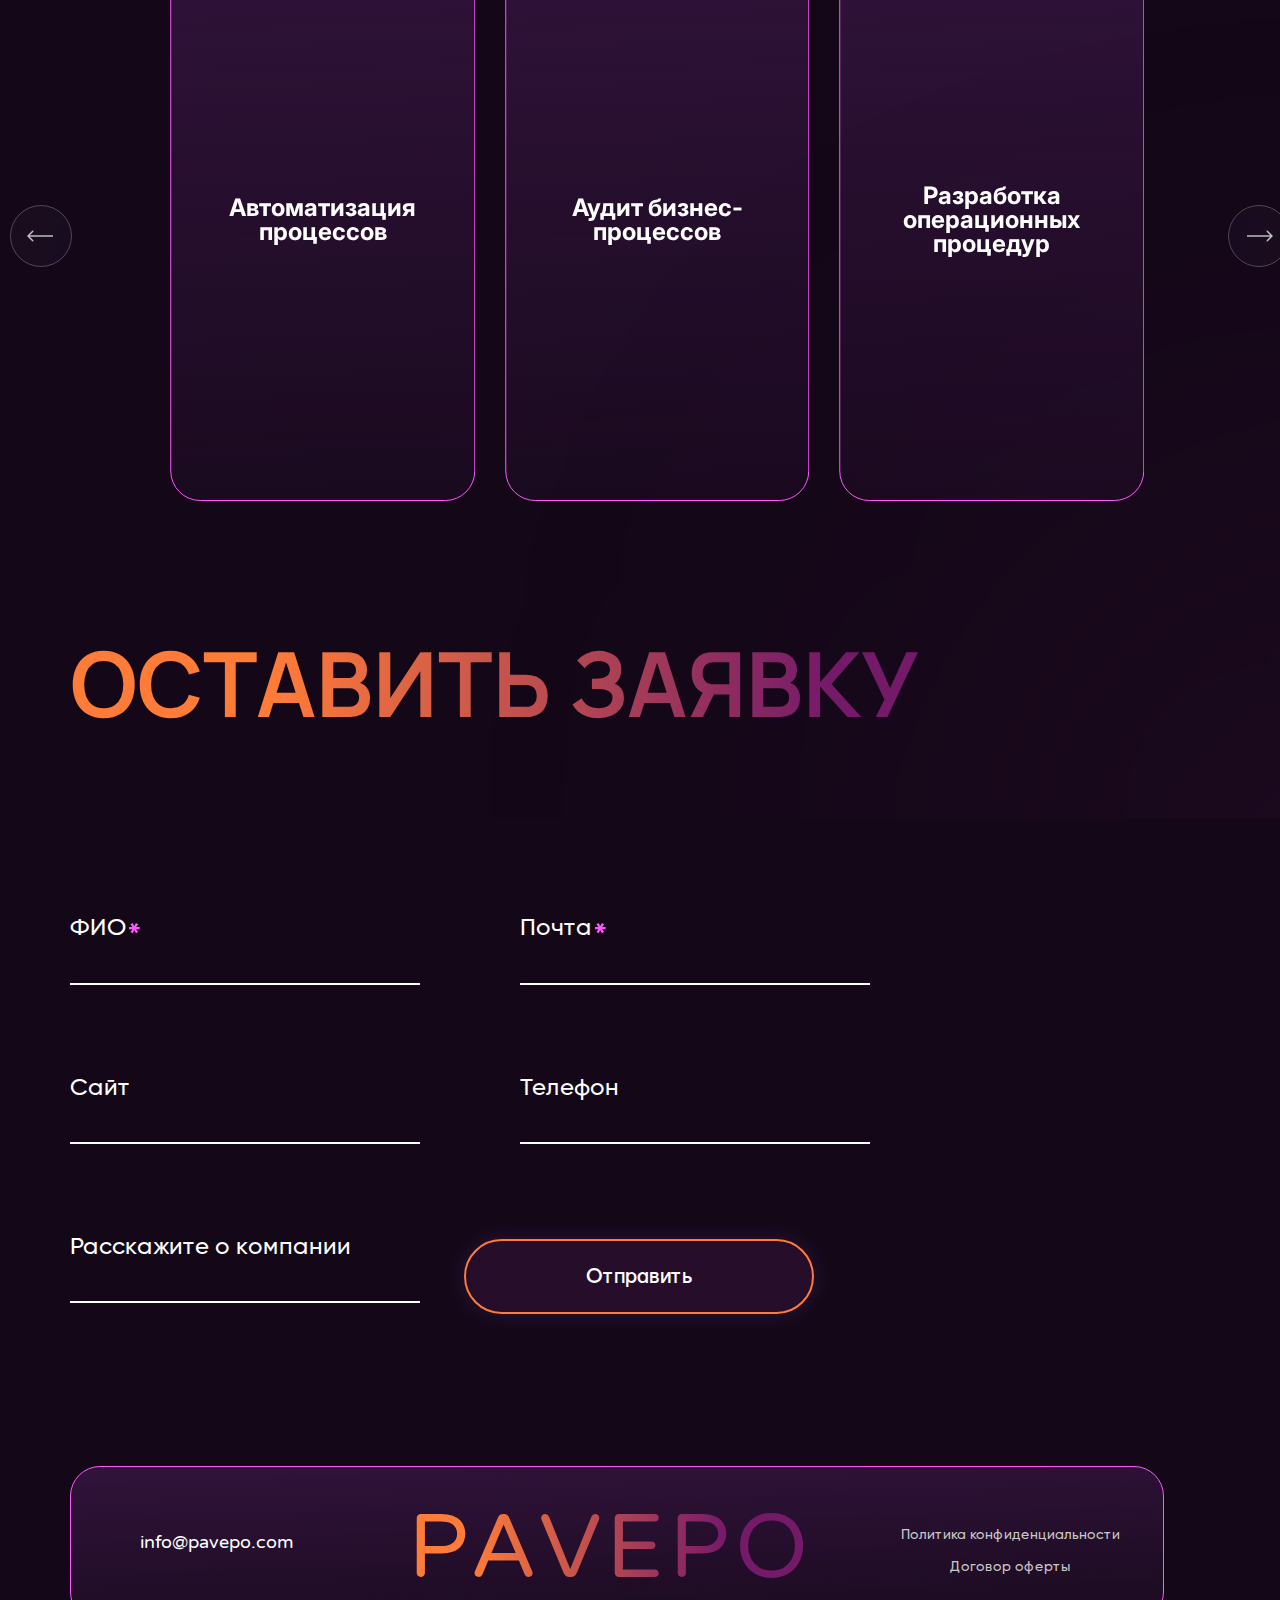
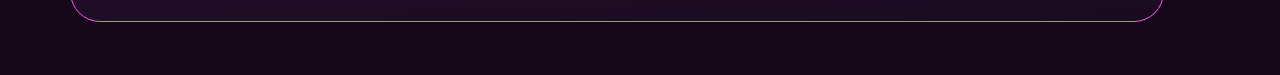
==== commit 42535287: "swiper done" ====
--- a/index.html
+++ b/index.html
@@ -5,6 +5,7 @@
     <meta name="viewport" content="width=device-width, initial-scale=1.0">
     <title>PAVEPO</title>
 
+    <!-- Свайпер -->
 
     <link
     rel="stylesheet"
@@ -28,13 +29,11 @@
     <link rel="stylesheet" href="/css/main.css">
     <link rel="stylesheet" href="/css/media.css">
 
-    
-
 
     <script src="https://ajax.googleapis.com/ajax/libs/jquery/2.2.0/jquery.min.js"></script>
    
 
-    <script defer src="/js/swiper.js"></script>
+    <script defer src="/js/swiper-1.js"></script>
     <script defer src="/js/choices.min.js"></script>
     <script defer src="/js/validate.js"></script>
 
@@ -141,40 +140,40 @@
                 <div class="swiper" id="swiper-mini">
                     <!-- Additional required wrapper -->
                     <div class="swiper-wrapper">
-                        <div class="swiper-slide">
+                        <div class="swiper-slide swiper-background">
                           <div class="swiper-slide-card">Аудит бизнес-процессов</div>
                         </div>
-                        <div class="swiper-slide">
+                        <div class="swiper-slide swiper-background">
                           <div class="swiper-slide-card">Разработка операционных процедур</div>
                         </div>
-                        <div class="swiper-slide">
+                        <div class="swiper-slide swiper-background">
                           <div class="swiper-slide-card">Автоматизация процессов</div>
                         </div>
-                        <div class="swiper-slide">
+                        <div class="swiper-slide swiper-background">
                           <div class="swiper-slide-card">Аудит бизнес-процессов</div>
                         </div>
-                        <div class="swiper-slide">
+                        <div class="swiper-slide swiper-background">
                           <div class="swiper-slide-card">Разработка операционных процедур</div>
                         </div>
-                        <div class="swiper-slide">
+                        <div class="swiper-slide swiper-background">
                           <div class="swiper-slide-card">Автоматизация процессов</div>
                         </div>
-                        <div class="swiper-slide">
+                        <div class="swiper-slide swiper-background">
                           <div class="swiper-slide-card">Аудит бизнес-процессов</div>
                         </div>
-                        <div class="swiper-slide">
+                        <div class="swiper-slide swiper-background">
                           <div class="swiper-slide-card">Разработка операционных процедур</div>
                         </div>
-                        <div class="swiper-slide">
+                        <div class="swiper-slide swiper-background">
                           <div class="swiper-slide-card">Автоматизация процессов</div>
                         </div>
              
                     <!-- If we need navigation buttons -->
                 </div>
-                <div class="swiper-button-prev sw-btn-bottom sw-btn-bottom-prew" id="btn-prew"></div>
-                <div class="swiper-button-next sw-btn-bottom sw-btn-bottom-next" id="btn-next"></div>
+                <div class="swiper-button-prev sw-btn-bottom sw-btn-bottom-prew slider1-prev" id="btn-prew"></div>
+                <div class="swiper-button-next sw-btn-bottom sw-btn-bottom-next slider1-next" id="btn-next"></div>
             </div>
-            </div>
+      
 
         </div>
         <div class="sending-form container-padding">
--- a/css/style.css
+++ b/css/style.css
@@ -19,7 +19,6 @@
     --swiper-num:#562267;
 }
 body {
-    max-width: 1920px;
     font-family: 'Inter', sans-serif;
     background-color: var(--background-color);
 }
@@ -46,7 +45,7 @@
 }
 .container{
     width: 1920px;
-    /* overflow: hidden; */
+    overflow: hidden;
 }
 .container-padding{
     padding-left: 92px;
@@ -239,14 +238,18 @@
 /* swiper */
 .swiper {
     width: 100%;
-    height: 160px;
-    margin: 0 -4rem;
+    height: 560px;
+    margin: 0 0;
+    overflow: hidden;
   }
-
+.values-wrapper{
+    max-width: 1000px;
+    min-width: 350px;
+}
   .container{
-    margin: 0 auto;
-    height: 100%;
-    padding: 0 4em;
+    /* margin: 0 auto; */
+    /* height: 100%; */
+    /* padding: 0 4em; */
     overflow: hidden;
     }
     .slider-wrap {
@@ -255,14 +258,13 @@
     width: 100%;
 
     }
-    .swiper-slide {
+    /* .swiper-slide {
     text-align: center;
     font-size: 18px;
-    background: #fff;
-    }
-    .swiper-slide {
+    } */
+    .swiper-background {
         display: flex;
-    
+        text-align: center;
         justify-content: center;
         align-items: center;
         flex-shrink: 0;
@@ -312,6 +314,15 @@
     .swiper-slide-card{
         padding: 0px 10px;
     }
+    .clear:after {
+        content: '.';
+        display: block;
+        height: 0;
+        clear: both;
+        visibility: hidden;
+    }
+
+
 /* sending-form */
 
 .sending-form{
@@ -491,5 +502,59 @@
 }
 .values-title{
     padding-right: 106px;
+    padding-bottom: 87px;
     justify-self: flex-end;
 }
+
+
+/* 2 page */
+.swiper-slide{
+    opacity: 0;
+}
+.swiper-slide-prev,.swiper-slide-active,.swiper-slide-next{
+    opacity: 1;
+} 
+.swiper-title{
+    margin: 0px;
+    padding-bottom: 47px;
+    font-family: 'Inter',sans-serif;
+    font-size: 38px;
+    font-weight: 700;
+    line-height: 32px;
+    letter-spacing: 0.015em;
+    color:var(--white);
+}
+.swiper-txt{
+    font-family: 'TT Firs Neue', sans-serif;
+    font-size: 32px;
+    font-weight: 400;
+    line-height: 46px;
+    letter-spacing: 0.015em;
+    text-align: left;
+    color: #EEEEEE;
+}
+.card-number{
+    position: absolute;
+    right: 0;
+    top: 0;
+    font-family: 'TT Firs Neue', sans-serif;
+    font-size: 30px;
+    font-weight: 400;
+    line-height: 34px;
+    letter-spacing: 0.015em;
+    text-align: left;
+    color: var(--swiper-num);
+}
+.swiper-values{
+    top: var(--swiper-navigation-top-offset,88%);
+}
+.values-slide{
+    height: 485px;
+    overflow: hidden;
+}
+.sw-btn-bottom-right{
+    left: 44%;
+}
+.sw-btn-bottom-left{
+    right: 44%;
+}
--- a/css/media.css
+++ b/css/media.css
@@ -1,3 +1,4 @@
+
 @media(max-width:1900px){
     .container{
         max-width: 1900px;
@@ -318,7 +319,7 @@
       }
       .large-btn{
         margin-top: 697px;
-        right: 50%;
+        right: 15%;
       }
     .footer{
         margin-right: 55px;
@@ -378,9 +379,7 @@
     .team-txt {
       width: 475px;
     }
-    .values-title {
-      padding-right: 0px;
-    }
+
    
 }
 @media(max-width:750px) {
@@ -388,7 +387,7 @@
         max-width: 650px;
       }
     .large-btn {
-        right: 39%;
+        right: 10%;
       }
       .container-padding{
           padding-left: 50px;
@@ -429,6 +428,9 @@
         font-size: 120px;
         letter-spacing: -4.5px;
         margin-left: 55px
+            }
+            .team-title {
+              width: 287px;
             }
 }
 @media(max-width:650px) {
@@ -508,9 +510,7 @@
     .team-title {
       width: 270px;
       margin-right: 40px;
-    }
-    .values {
-      height: 620px;
+      padding-right: 0px;
     }
     .el-7 {
       width: 412px;
@@ -518,6 +518,7 @@
     .team-txt {
       width: 350px;
     }
+    
 }
 @media(max-width:500px) {
     .container{
@@ -723,9 +724,13 @@
       }
 }
 
+
+
+
+
 @media (max-width:1028px) {
     .sw-btn-bottom{
-        top: var(--swiper-navigation-top-offset,135%);
+      top: var(--swiper-navigation-top-offset,78%);
         /* left: 42%;    */
     }
     .sw-btn-bottom-prew{
@@ -733,6 +738,9 @@
     }
     .sw-btn-bottom-next{
         right: 38%;
+    }
+    .values-wrapper{
+      max-width: 500px;
     }
 }
 @media (max-width:768px) {
@@ -771,3 +779,63 @@
         right: 33%;
     }
 }
+
+
+
+
+
+
+
+@media (max-width:1500px) {
+  .swiper-title{
+      font-size: 32px; 
+  }
+}
+@media (max-width:1250px) {
+  .swiper-title{
+      font-size: 28px; 
+      line-height: 30px;
+  }
+  .swiper-txt{
+      line-height: 32px;
+  }
+  .sw-btn-bottom-right{
+      left: 40%;
+  }
+  .sw-btn-bottom-left{
+      right: 40%;
+  }
+}
+@media (max-width:1020px){
+  .values-slide {
+    height: 599px;
+  }
+}
+@media (max-width:1000px){
+  .values-slide {
+    height: 472px;
+  }
+  .sw-btn-bottom {
+    top: var(--swiper-navigation-top-offset,89%);
+  }
+}
+@media (max-width:480px) {
+  .values-slide {
+    height: 521px;
+  }
+  .sw-btn-bottom {
+    top: var(--swiper-navigation-top-offset,65%);
+  }
+  .card-number{
+  font-size: 26px;
+  line-height: 24px;
+  }
+  .swiper-title{
+      font-size: 26px; 
+  }
+}
+@media (max-width:360px) {
+  .swiper-title {
+      font-size: 23px;
+    }
+}
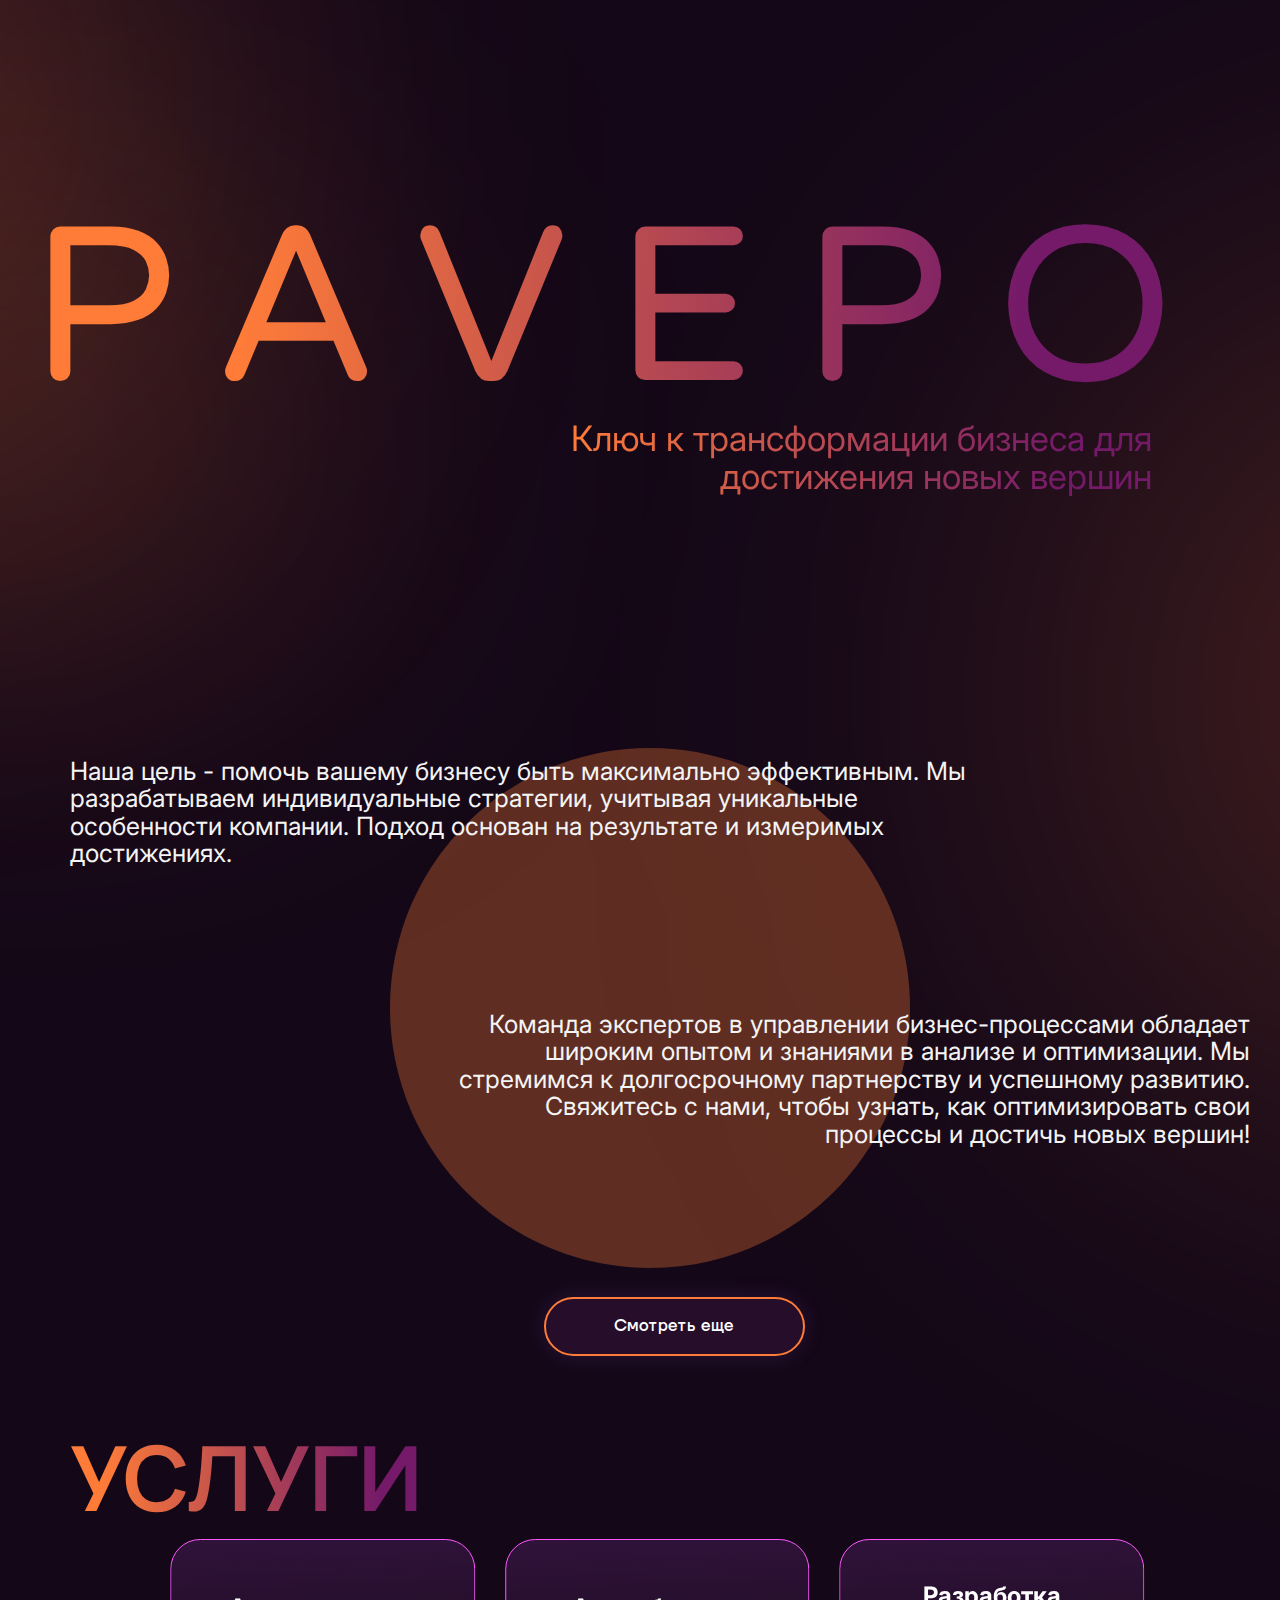
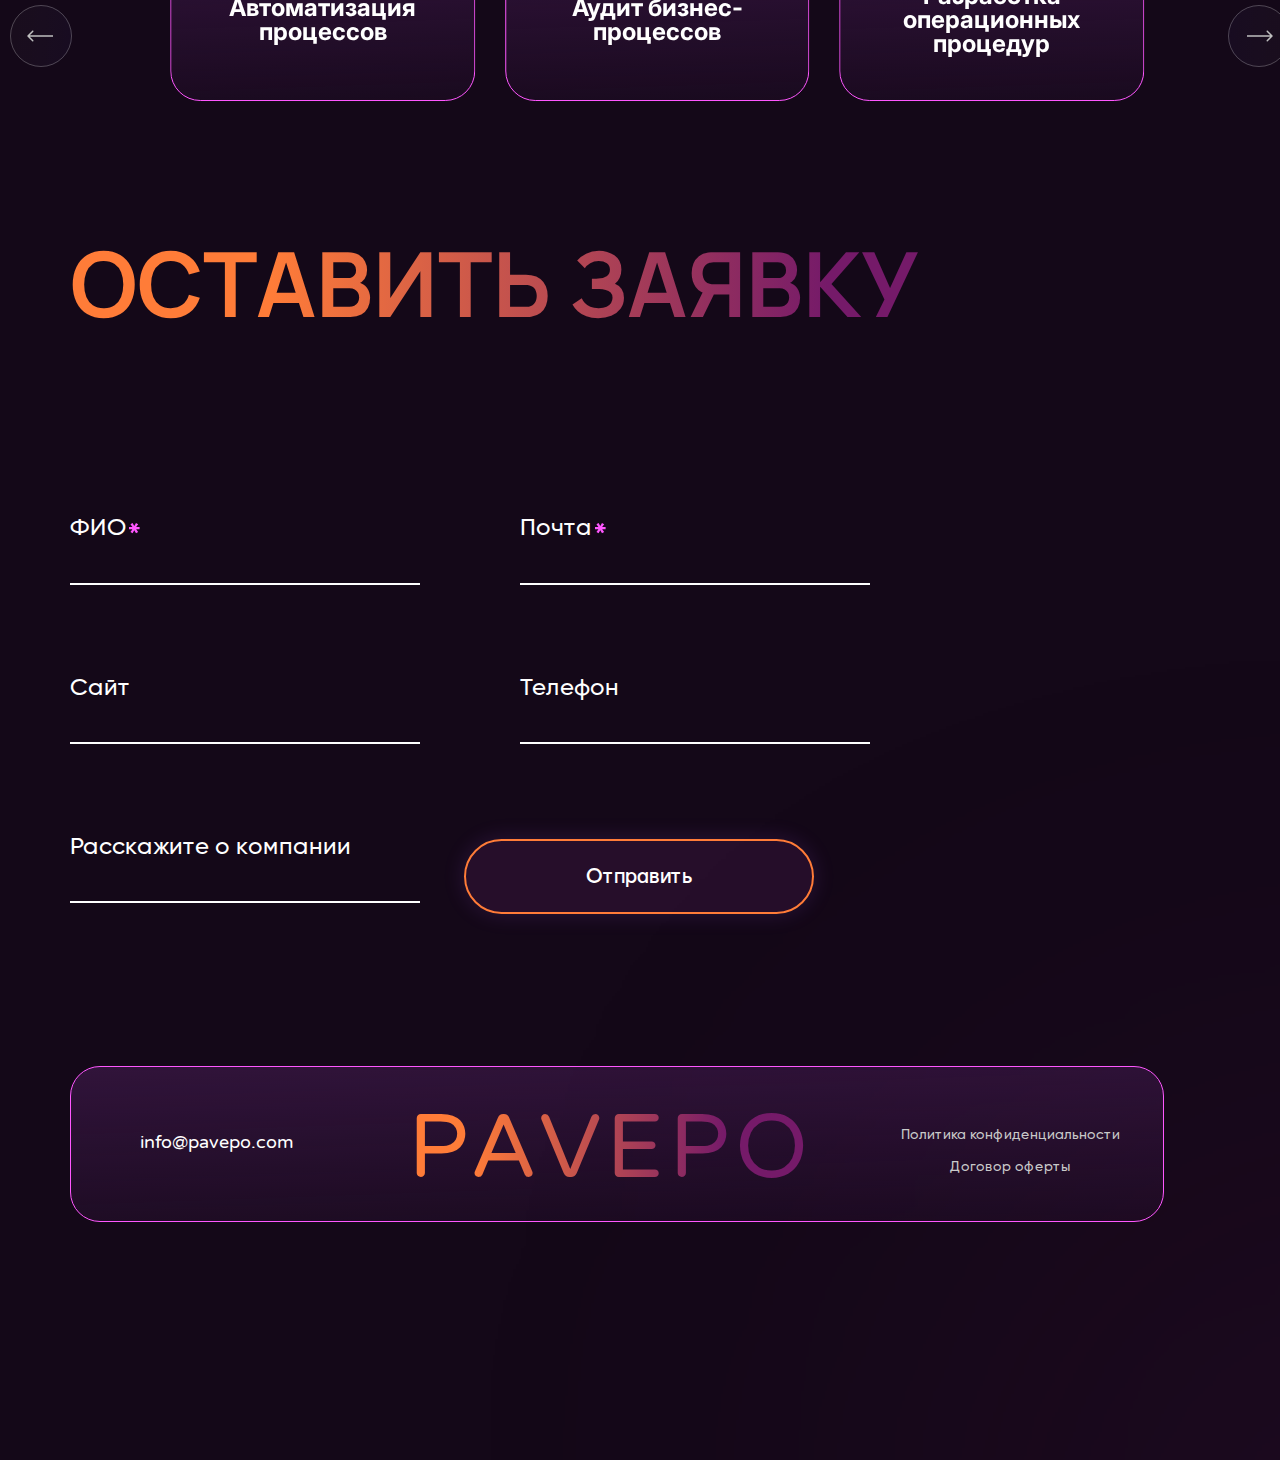
==== commit ec4a8601: "resize swiper" ====
--- a/index.html
+++ b/index.html
@@ -135,9 +135,9 @@
             </button>
         </div>
         <div class="services">
-            <h2 class="title services-title">УСЛУГИ</h2>
+            <h2 class="title services-title container-padding">УСЛУГИ</h2>
             
-                <div class="swiper" id="swiper-mini">
+                <div class="swiper services-slider" id="swiper-mini">
                     <!-- Additional required wrapper -->
                     <div class="swiper-wrapper">
                         <div class="swiper-slide swiper-background">
--- a/css/style.css
+++ b/css/style.css
@@ -150,9 +150,10 @@
 .el-4{
     width: 789px;
     height: 943px;
+    top: 2261px;
     /* top: 2261px;
     right: 0px; */
-    top: 180%;
+    /* top: 328%; */
     right: 0%;
     overflow: hidden;
 }
@@ -238,9 +239,12 @@
 /* swiper */
 .swiper {
     width: 100%;
+    /* height: 560px; */
+    margin: 0 0;
+    overflow: hidden;
+  }
+  .values-swiper{
     height: 560px;
-    margin: 0 0;
-    overflow: hidden;
   }
 .values-wrapper{
     max-width: 1000px;
@@ -558,3 +562,6 @@
 .sw-btn-bottom-left{
     right: 44%;
 }
+.services-slider{
+    height: 160px;
+}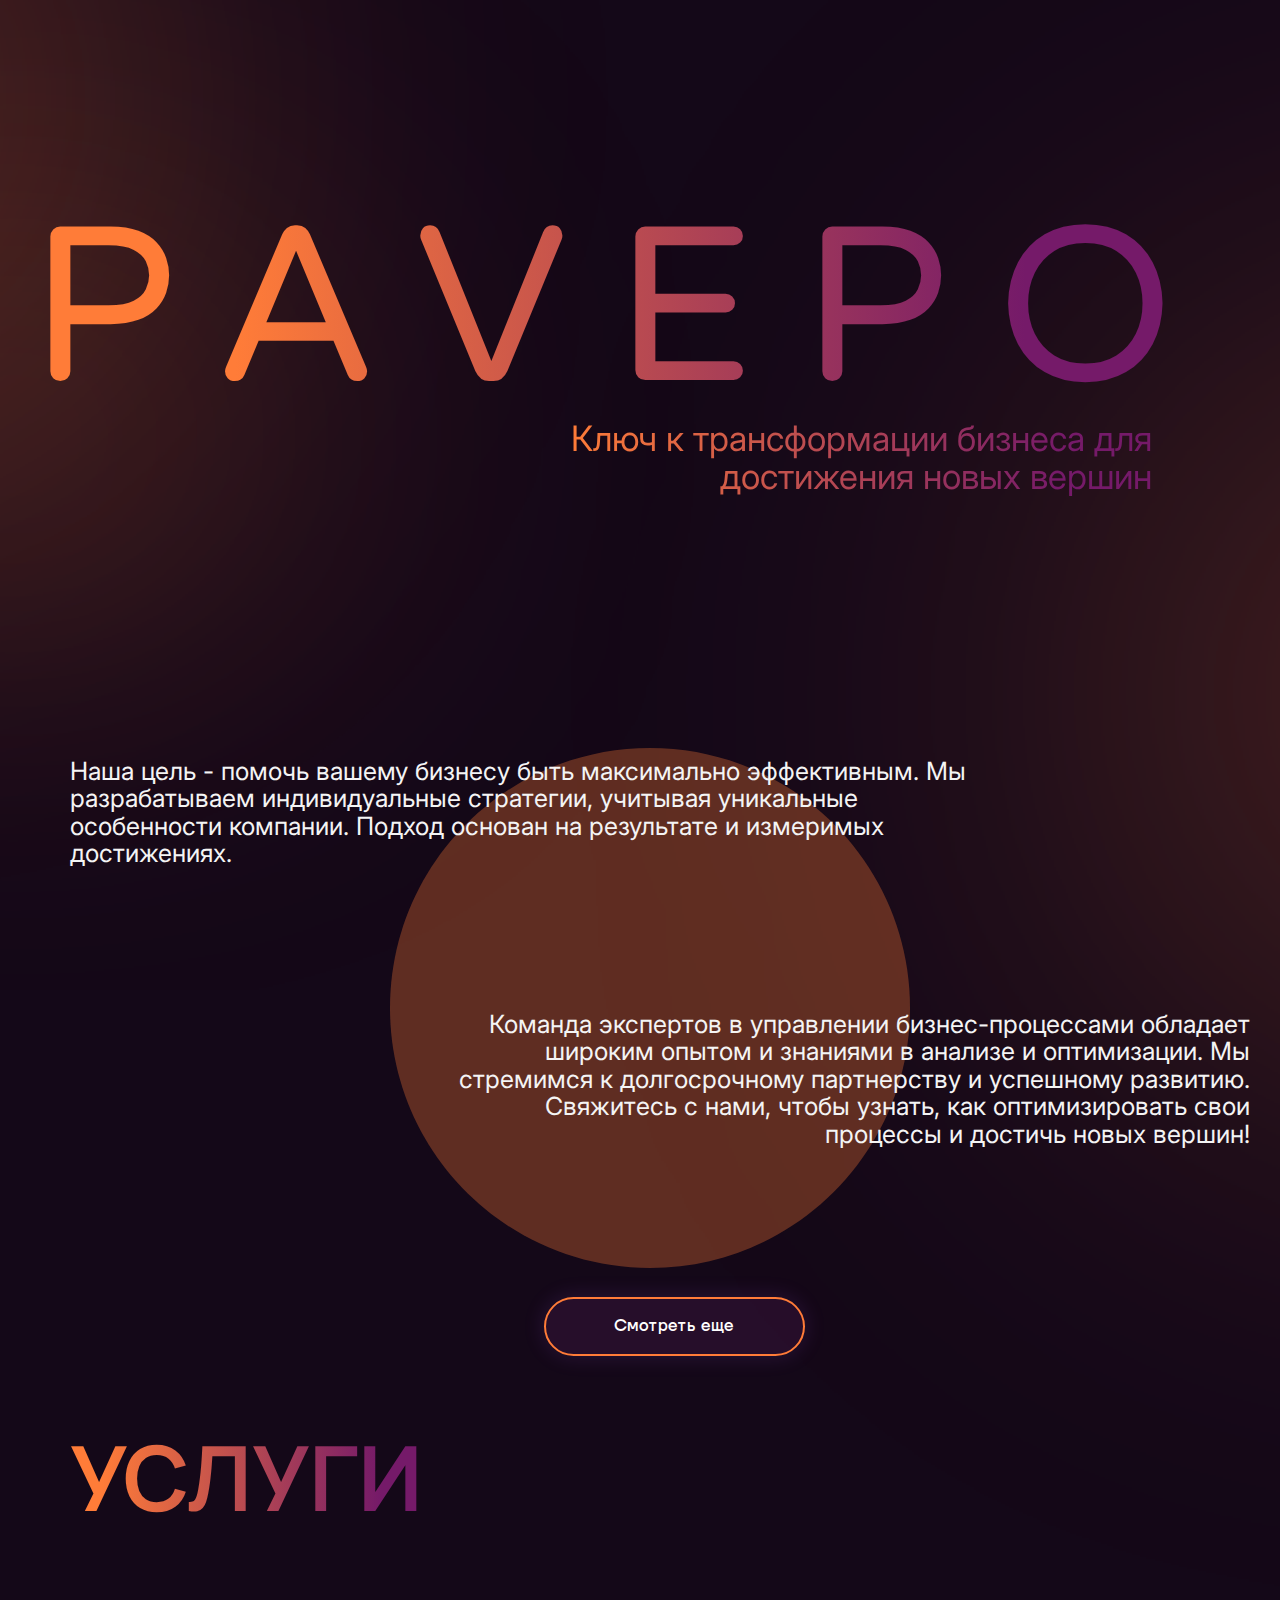
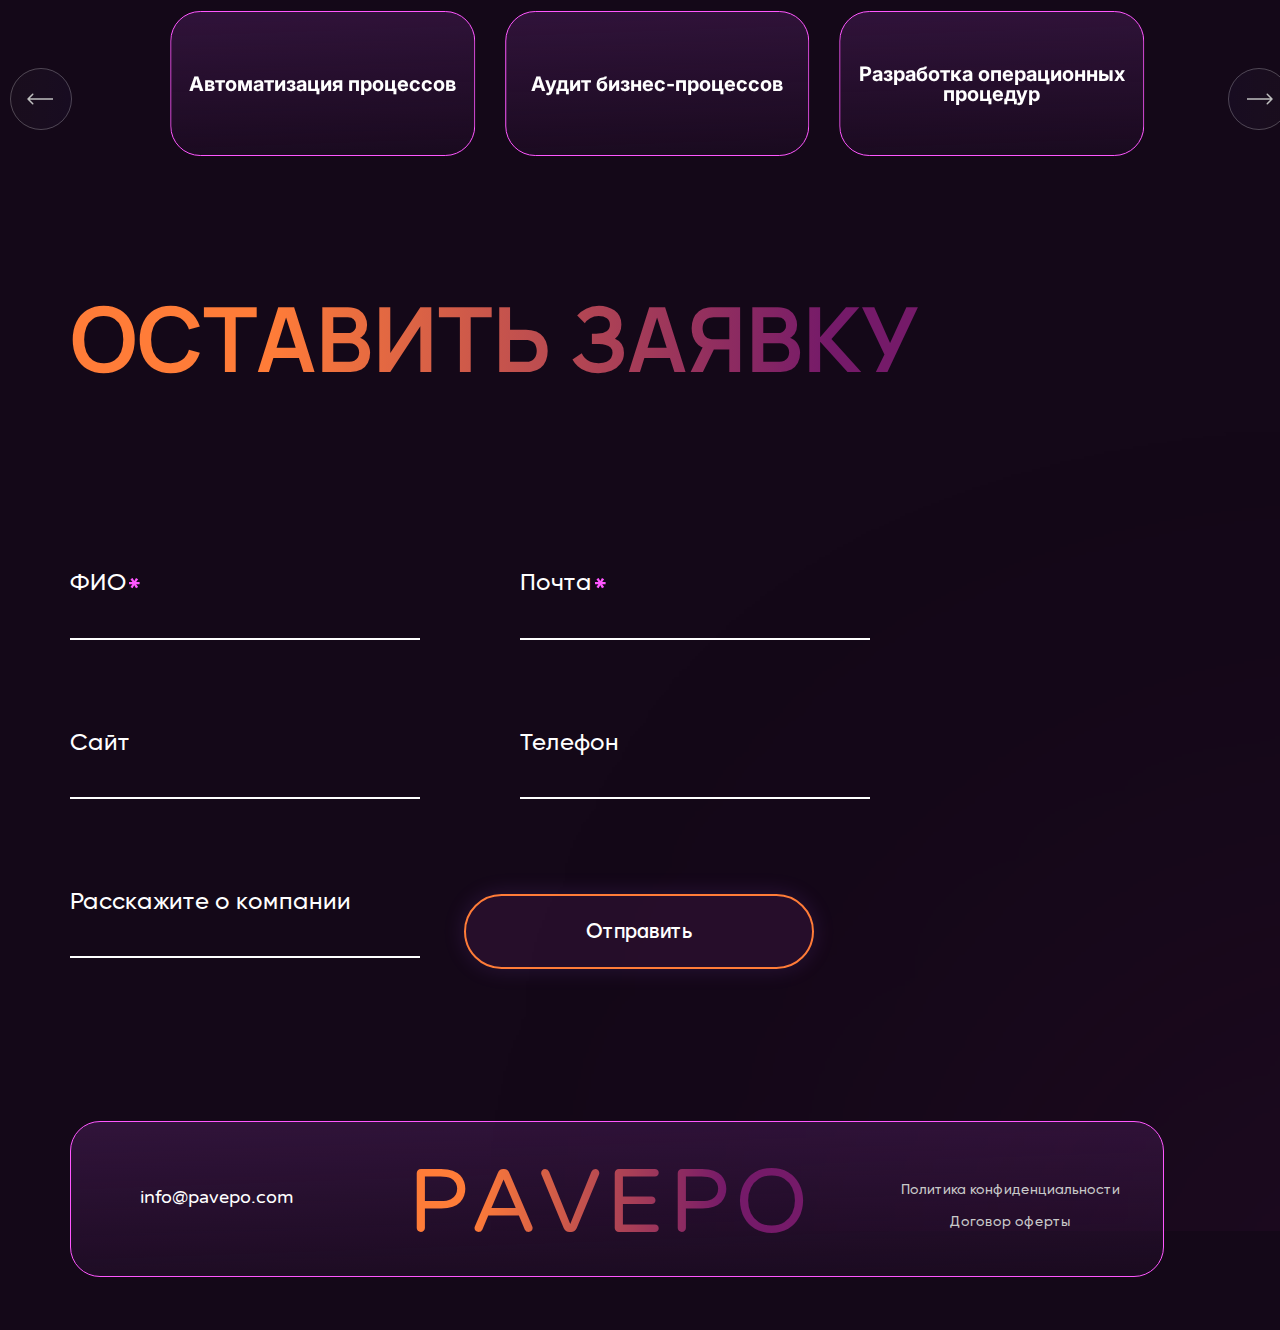
==== commit 8ad4849c: "Resize swiper" ====
--- a/index.html
+++ b/index.html
@@ -170,8 +170,8 @@
              
                     <!-- If we need navigation buttons -->
                 </div>
-                <div class="swiper-button-prev sw-btn-bottom sw-btn-bottom-prew slider1-prev" id="btn-prew"></div>
-                <div class="swiper-button-next sw-btn-bottom sw-btn-bottom-next slider1-next" id="btn-next"></div>
+                <div class="swiper-button-prev sw-btn-bottom-later sw-btn-bottom-prew slider1-prev" id="btn-prew"></div>
+                <div class="swiper-button-next sw-btn-bottom-later sw-btn-bottom-next slider1-next" id="btn-next"></div>
             </div>
       
 
--- a/css/style.css
+++ b/css/style.css
@@ -235,6 +235,7 @@
 }
 .services-title{
     width: 408px;
+    padding-bottom: 72px;
 }
 /* swiper */
 .swiper {
--- a/css/media.css
+++ b/css/media.css
@@ -73,7 +73,15 @@
     .team-txt {
       width: 963px;
     }
- 
+    .el-4{
+      top: 2032px;
+    }
+    .swiper-slide-card{
+      font-size: 20px;
+    }
+    .services-slider {
+      height: 143px;
+    }
  /* Hero */
 
  .hero-title{
@@ -345,7 +353,9 @@
     .container{
         max-width: 850px;
     }
-    
+    .swiper-slide-card {
+      font-size: 18px;
+    }
 }
 @media(max-width:800px) {
     .container{
@@ -565,6 +575,9 @@
       .head-logo {
         font-size: 100px;
       }
+      .swiper-slide-card {
+        font-size: 16px;
+      }
 }
 @media(max-width:470px) {
     .container{
@@ -729,10 +742,13 @@
 
 
 @media (max-width:1028px) {
-    .sw-btn-bottom{
-      top: var(--swiper-navigation-top-offset,78%);
-        /* left: 42%;    */
-    }
+  .sw-btn-bottom-later {
+    top: var(--swiper-navigation-top-offset,127%);
+  }
+  .sw-btn-bottom{
+    top: var(--swiper-navigation-top-offset,78%);
+      /* left: 42%;    */
+  }
     .sw-btn-bottom-prew{
         left: 41%;
     }
@@ -818,6 +834,12 @@
   .sw-btn-bottom {
     top: var(--swiper-navigation-top-offset,89%);
   }
+  .sw-btn-bottom-later {
+    top: var(--swiper-navigation-top-offset,130%);
+  }
+  .el-4{
+    display: none;
+  }
 }
 @media (max-width:480px) {
   .values-slide {
@@ -826,6 +848,9 @@
   .sw-btn-bottom {
     top: var(--swiper-navigation-top-offset,65%);
   }
+   .sw-btn-bottom-later {
+    top: var(--swiper-navigation-top-offset,126%);
+  }
   .card-number{
   font-size: 26px;
   line-height: 24px;
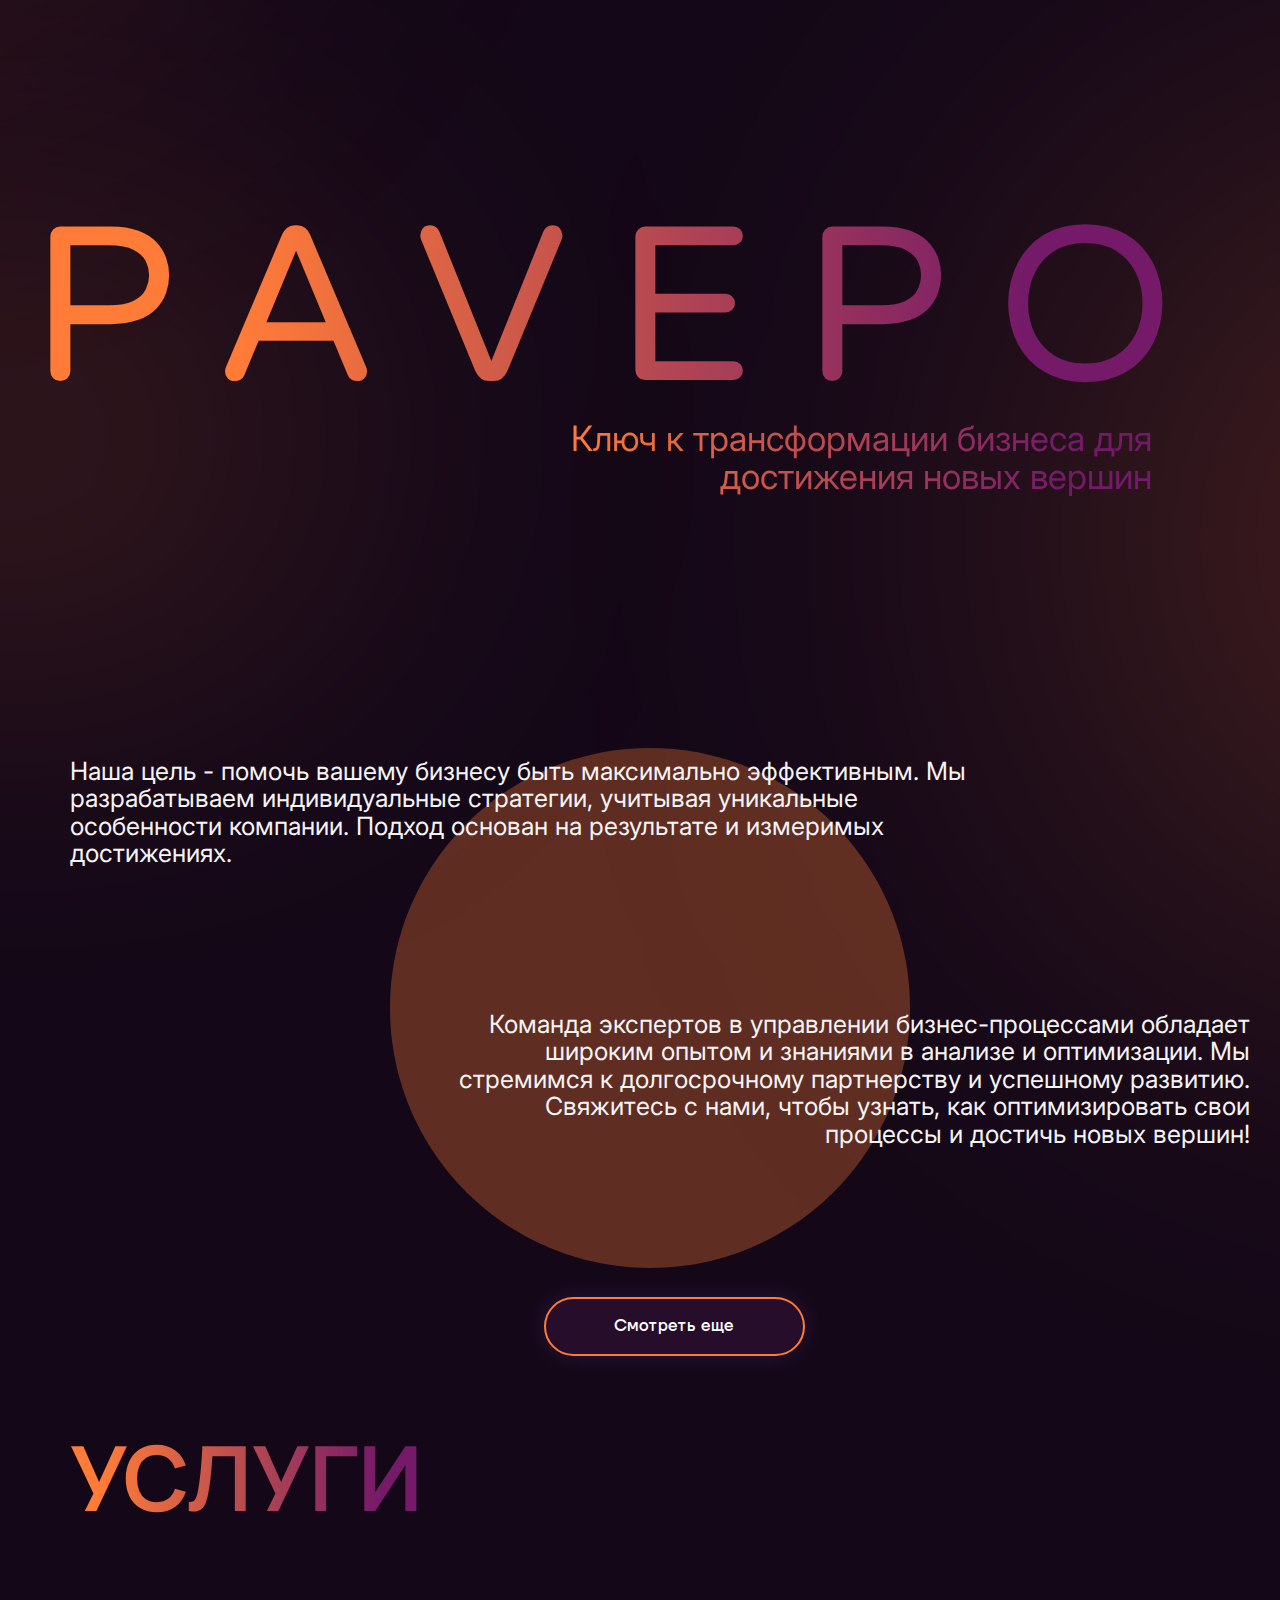
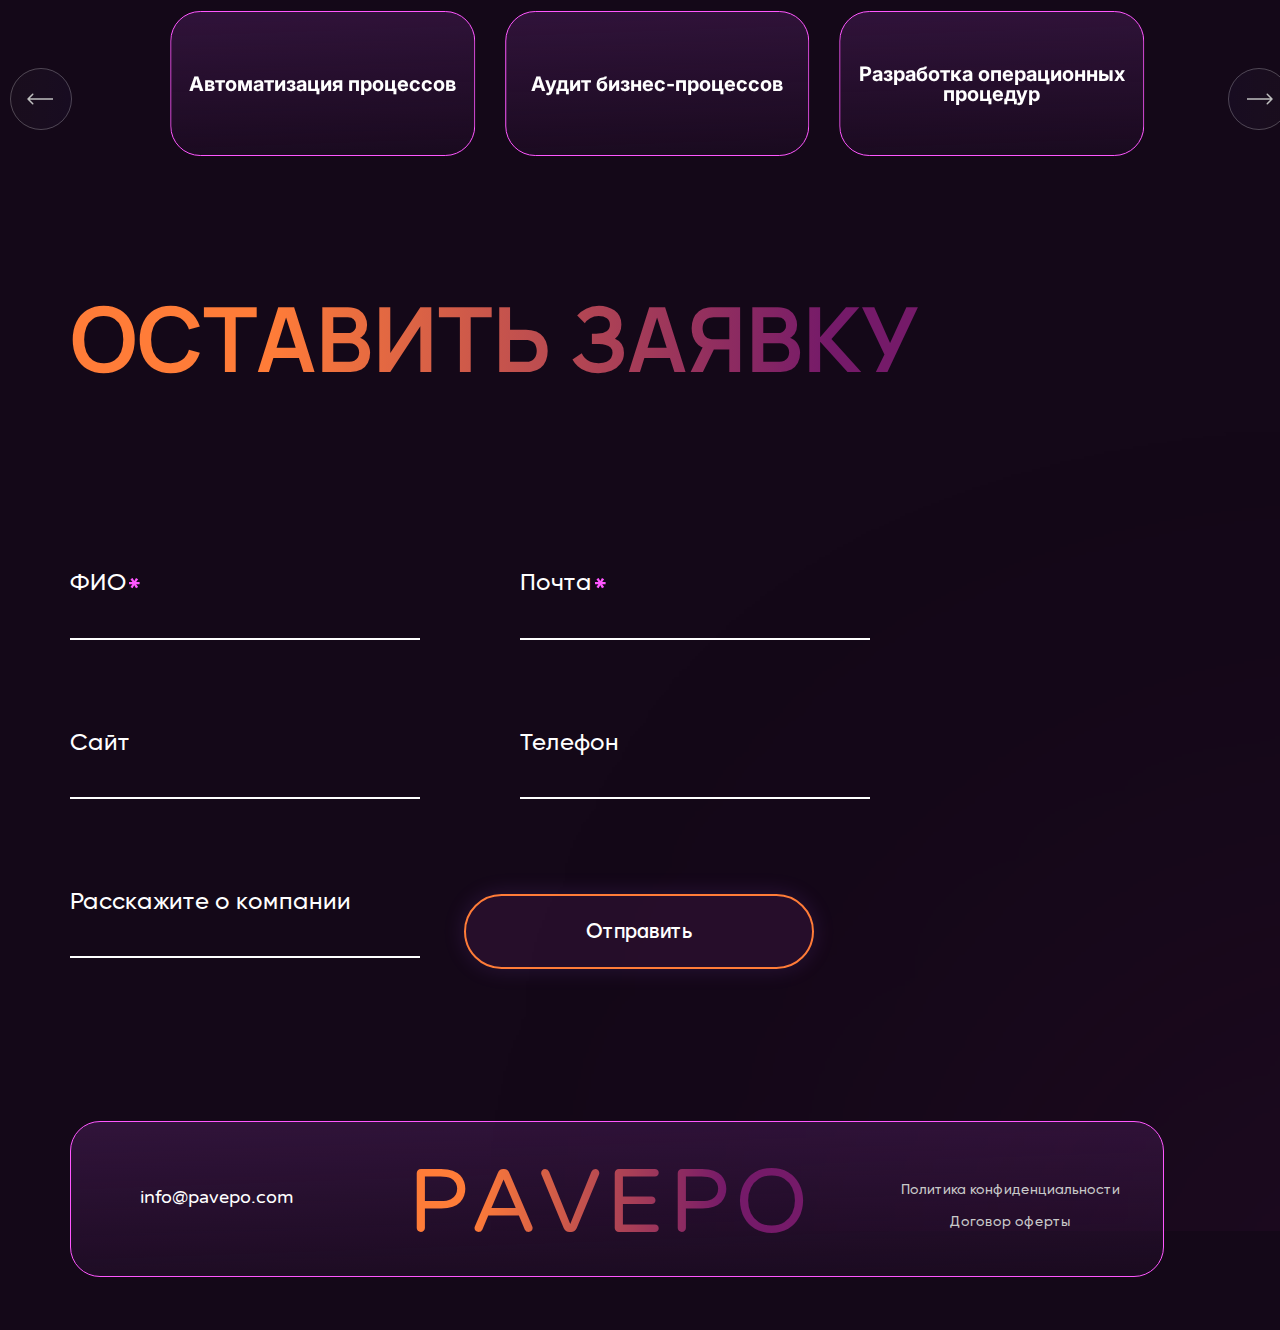
==== commit ac662cc8: "done" ====
--- a/index.html
+++ b/index.html
@@ -5,6 +5,26 @@
     <meta name="viewport" content="width=device-width, initial-scale=1.0">
     <title>PAVEPO</title>
 
+    <link rel="icon" href="public/images/favico.png" type="image/x-icon">
+
+    <!--  Meta Tags -->
+    <meta property="og:type" content="website">
+    <meta property="og:title" content="PAVEPO">
+    <meta property="og:description" content="Ключ к трансформации бизнеса для достижения новых вершин">
+    <meta property="og:image" content="https://pavepo-2.netlify.app/public/images/Open-Graph.jpg">
+    <meta property="og:url" content="https://pavepo-2.netlify.app">
+    <meta property="og:site_name" content="PAVEPO">
+    <meta property="og:locale" content="ru-RU">
+
+    <!-- Twitter Meta Tags -->
+    <meta name="twitter:card" content="summary_large_image">
+    <meta property="twitter:domain" content="pavepo-2.netlify.app">
+    <meta property="twitter:url" content="https://pavepo-2.netlify.app">
+    <meta name="twitter:title" content="PAVEPO">
+    <meta name="twitter:description" content="Ключ к трансформации бизнеса для достижения новых вершин">
+    <meta name="twitter:image" content="https://pavepo-2.netlify.app/public/images/Open-Graph.jpg">
+    <meta name="twitter:card" content="summary_large_image">
+
     <!-- Свайпер -->
 
     <link
@@ -37,6 +57,17 @@
     <script defer src="/js/choices.min.js"></script>
     <script defer src="/js/validate.js"></script>
 
+    <script defer>
+        var docWidth = document.documentElement.offsetWidth;
+[].forEach.call(
+  document.querySelectorAll('*'),
+  function(el) {
+    if (el.offsetWidth > docWidth) {
+      console.log(el);
+    }
+  }
+);
+    </script>
 
 </head>
 <body>
@@ -130,7 +161,7 @@
             <p class="txt ta-right">
                 Команда экспертов в управлении бизнес-процессами обладает широким опытом и знаниями в анализе и оптимизации. Мы стремимся к долгосрочному партнерству и успешному развитию. Свяжитесь с нами, чтобы узнать, как оптимизировать свои процессы и достичь новых вершин!
             </p>
-            <button class="btn btn-sm" type="button">
+            <button  href="values.html" class="btn btn-sm" type="button">
                 <a href="values.html">Смотреть еще</a>
             </button>
         </div>
--- a/css/style.css
+++ b/css/style.css
@@ -18,6 +18,17 @@
     --footer-h2:linear-gradient(91deg, #FF7C38 21.27%, #751A69 79.5%);
     --swiper-num:#562267;
 }
+/* * {
+    outline: 1px solid red;
+    } */
+html,body{
+    width: 100%;
+    max-width: 100%;
+    overflow-x: hidden;
+}
+body {
+    position: relative
+  }
 body {
     font-family: 'Inter', sans-serif;
     background-color: var(--background-color);
@@ -132,7 +143,7 @@
     height: 1600px;
     /* top: -112px; */
     /* left: -983px; */
-    top: 6%;
+    top: -3%;
     left: -54%;
     overflow: hidden;
 
@@ -142,7 +153,7 @@
     /* top: -675px; */
     /* right: 0px; */
     /* left: 960px; */
-    top: -48%;
+    top: -20%;
     right: 0%;
 
     overflow: hidden;
@@ -250,6 +261,9 @@
 .values-wrapper{
     max-width: 1000px;
     min-width: 350px;
+}
+.card-wiper{
+    margin: 0px 40px;
 }
   .container{
     /* margin: 0 auto; */
@@ -529,6 +543,9 @@
     letter-spacing: 0.015em;
     color:var(--white);
 }
+.swiper-long-title{
+    font-size: 38px;
+}
 .swiper-txt{
     font-family: 'TT Firs Neue', sans-serif;
     font-size: 32px;
@@ -540,7 +557,7 @@
 }
 .card-number{
     position: absolute;
-    right: 0;
+    right: 20px;
     top: 0;
     font-family: 'TT Firs Neue', sans-serif;
     font-size: 30px;
--- a/css/media.css
+++ b/css/media.css
@@ -38,7 +38,7 @@
 }
 @media(max-width:1850px) {
     .container{
-        max-width: 1850px;
+        max-width: 1800px;
     }
 
     .team-txt {
@@ -49,19 +49,21 @@
     .container{
         max-width: 1800px;
     }
-
+}
+@media(max-width:1750px){
+  .container{
+    max-width: 1750px;
+}
 }
 @media(max-width:1700px){
     .container{
         max-width: 1700px;
     }
- 
 }
 @media(max-width:1650px){
     .container{
         max-width: 1650px;
     }
-    
 }
 @media(max-width:1600px){
     .container{
@@ -134,7 +136,14 @@
     .el-6 {
       width: 867px;
     }
- 
+  
+      .swiper-title{
+          font-size: 32px; 
+      }
+      .swiper-long-title{
+        font-size: 30px;
+    }
+    
 }
 @media(max-width:1450px) {
     .container{
@@ -211,6 +220,22 @@
     .container{
         max-width: 1250px;
     }
+    .swiper-title{
+      font-size: 28px; 
+      line-height: 30px;
+  }
+  .swiper-long-title{
+    font-size: 26px;
+}
+  .swiper-txt{
+      line-height: 32px;
+  }
+  .sw-btn-bottom-right{
+      left: 40%;
+  }
+  .sw-btn-bottom-left{
+      right: 40%;
+  }
 }
 @media(max-width:1200px) {
     .container{
@@ -271,9 +296,51 @@
     }
 
 }
+@media(max-width:1050px){
+  .container{
+    max-width: 1050px;
+  }
+}
+@media (max-width:1028px) {
+  .sw-btn-bottom-later {
+    top: var(--swiper-navigation-top-offset,127%);
+  }
+  .sw-btn-bottom{
+    top: var(--swiper-navigation-top-offset,78%);
+      /* left: 42%;    */
+  }
+    .sw-btn-bottom-prew{
+        left: 41%;
+    }
+    .sw-btn-bottom-next{
+        right: 38%;
+    }
+    .values-wrapper{
+      max-width: 500px;
+    }
+}
+@media(max-width: 1024px){
+  .purpose{
+    padding-right: 113px;
+  }
+  .large-btn {
+    right: 4%;
+}
+.card-number{
+  right: 5px;
+}
+}
+@media (max-width:1020px){
+  .values-slide {
+    height: 599px;
+  }
+}
 @media(max-width:1000px) {
     .container{
         max-width: 1000px;
+    }
+    .purpose{
+      padding-right: 50px;
     }
     .large-btn {
         right: 10%;
@@ -284,7 +351,18 @@
       .sending-form .title {
         width: 863px;
       }
-      
+      .values-slide {
+        height: 472px;
+      }
+      .sw-btn-bottom {
+        top: var(--swiper-navigation-top-offset,89%);
+      }
+      .sw-btn-bottom-later {
+        top: var(--swiper-navigation-top-offset,130%);
+      }
+      .el-4{
+        display: none;
+      }
 }
 @media(max-width:950px) {
     .container{
@@ -357,6 +435,11 @@
       font-size: 18px;
     }
 }
+@media(min-width:800px){
+  .swiper-values{
+    display: none;
+  }
+}
 @media(max-width:800px) {
     .container{
         max-width: 800px;
@@ -374,6 +457,9 @@
       .el-2 {
         width: 851px;
       }
+      .el-7{
+        left: -20%;
+      }
     .footer{
         display: flex;
         align-items:center;
@@ -392,9 +478,20 @@
 
    
 }
+@media (max-width:768px) {
+  .sw-btn-bottom-prew{
+      left: 37%;
+  }
+  .sw-btn-bottom-next{
+      right: 37%;
+  }
+  .card-number {
+    right: 45px;
+}
+}
 @media(max-width:750px) {
     .container {
-        max-width: 650px;
+        max-width: 700px;
       }
     .large-btn {
         right: 10%;
@@ -449,6 +546,22 @@
     }
     
 }
+
+@media (max-width:620px) {
+  .container{
+    max-width: 620px;
+}
+  .swiper{
+    width: 89%;
+  }
+  .sw-btn-bottom-prew{
+      margin-left: -20px;
+  }
+  .sw-btn-bottom-next{
+      margin-right: -20px;
+  }
+}
+
 @media(max-width:600px) {
     .container{
         max-width: 550px;
@@ -472,8 +585,10 @@
         padding-top: 43px;
         width: 500px;
       }
+      
       .btn-sm{
-        margin-left: -52px;
+        /* margin-left: -52px; */
+        margin-left: -21px;
         margin-top: 102px;
       }
       .el-3 {
@@ -485,6 +600,13 @@
         top: 163%;
         right: 0%;
       }
+      .el-7 {
+        left: -108%;
+        width: 100%;
+    }
+    .swiper{
+      width: 96%;
+    }
       .sending-form{
         padding-bottom: 150px;
       }
@@ -502,11 +624,17 @@
           padding-top: 43px;
           width: 450px;
         }
+        .sending-form .title {
+          width: 528px;
+      }
       
 }
 @media(max-width:550px) {
     .container{
         max-width: 550px;
+    }
+    .hero-title{
+      font-size: 90px;
     }
     .form {
         padding-top: 75px;
@@ -522,12 +650,18 @@
       margin-right: 40px;
       padding-right: 0px;
     }
+    .swiper{
+      width: 87%;
+    }
     .el-7 {
       width: 412px;
     }
     .team-txt {
       width: 350px;
     }
+    .card-wiper{
+      margin: 0px 20px;
+  }
     
 }
 @media(max-width:500px) {
@@ -560,7 +694,8 @@
         top: 152%;
       }
       .el-7{
-        left: -30%;
+        width: 826px;
+        left: -94%;
       }
     .purpose{   
          margin-right: 30px;
@@ -579,6 +714,32 @@
         font-size: 16px;
       }
 }
+@media (max-width:480px) {
+  .sw-btn-bottom-prew{
+      margin-left: -20px;
+      left: 33%;
+  }
+  .sw-btn-bottom-next{
+      margin-right: 5px;
+      right: 25%;
+  }
+  .values-slide {
+    height: 521px;
+  }
+  .sw-btn-bottom {
+    top: var(--swiper-navigation-top-offset,65%);
+  }
+   .sw-btn-bottom-later {
+    top: var(--swiper-navigation-top-offset,126%);
+  }
+  .card-number{
+  font-size: 26px;
+  line-height: 24px;
+  }
+  .swiper-title{
+      font-size: 26px; 
+  }
+}
 @media(max-width:470px) {
     .container{
         max-width: 400px;
@@ -615,7 +776,7 @@
         width: 337px;
       }
       .btn-sm{
-        margin-left: 26px;
+        margin-left: -9px;
           }
           .large-btn{
             height: 60px;
@@ -627,10 +788,24 @@
     .container{
         max-width: 400px;
     }
-    .el-5{
-      width: 200px;
-    }
-    
+  .swiper{
+    width: 96%;
+  }
+    .el-5 {
+      width: 371px;
+      left: -30%;
+  }
+    .el-6{
+      display: none;
+    }
+}
+@media(max-width:426px){
+  .sw-btn-bottom-next {
+    margin-right: -42px
+  }
+  .sw-btn-bottom-left {
+    right: 33%;
+}
 }
 @media(max-width:400px) {
     .container{
@@ -638,6 +813,9 @@
     }
     .container-padding {
         padding-left: 26px;
+      }
+      .swiper{
+        width: 96%;
       }
     .hero-title{
         font-size: 66px;
@@ -673,10 +851,77 @@
       }
    
 }
+@media(max-width:393px){
+  .container{
+    max-width: 392px;
+  }
+  .swiper{
+    width: 98%;
+  }
+  .swiper-background{
+    margin-left: -1px;
+  }
+  .swiper-slide-prev,.swiper-slide-next{
+    opacity: 0;
+} 
+  .swiper-slide-active{
+    opacity: 1;
+  } 
+  .hero-p {
+    margin-right: 28px;
+  }
+  /* .sw-btn-bottom-next {
+    margin-right: -36px;
+    right: 25%;
+}
+  .sw-btn-bottom-left {
+    right: 35%;
+  } */
+}
+
+@media (max-width:390px) {
+  .sw-btn-bottom-prew{
+      margin-left: -30px;
+      left: 41%;
+  }
+  .sw-btn-bottom-next{
+      margin-right: -30px;
+      right: 33%;
+  }
+}
+@media(max-width:376px){
+  .container{
+    max-width: 375px;
+  }
+  .swiper{
+    width: 98%;
+  }
+  .swiper-background{
+    margin-left: -1px;
+  }
+  .swiper-slide-prev,.swiper-slide-next{
+    opacity: 0;
+} 
+  .swiper-slide-active{
+    opacity: 1;
+  } 
+  .hero-p {
+    margin-right: 13px;
+  }
+  .large-btn{
+    right: 3%;   
+  }
+  .input-form {
+    width: 323px;
+  }
+}
 @media(max-width:370px) {
-    .hero-p{
-        margin-right: 12px;
-    }
+  .hero-p {
+    margin-right: 30px;
+}
+.swiper {
+  width: 95%;
+}
     .input-form {
         width: 309px;
     }
@@ -690,13 +935,19 @@
     .team{
       padding-top: 111px;
     }
+    .swiper{
+      width: 94%;
+    }
    
 }
 @media(max-width:360px) {
-    .hero-p{
-        margin-right: 12px;
-        width: 300px;
-    }
+  .swiper {
+    width: 91%;
+}
+.hero-p {
+  margin-right: 34px;
+  width: 300px;
+}
     .el-4 {
         top: 122%;
       }
@@ -706,10 +957,18 @@
     .large-btn {
         width: 272px;
         }
+  .swiper-title {
+      font-size: 23px;
+    }
+
+
 }
 @media(max-width:350px) {
     .container{
-        max-width: 300px;
+        max-width: 350px;
+    }
+    .swiper{
+      width: 96%;
     }
     .txt {
         font-size: 13px;
@@ -717,10 +976,10 @@
     .hero-title {
         font-size: 56px;
       }
-      .hero-p{
-        margin-right: 0px;  
+      .hero-p {
+        margin-right: 36px;
         font-size: 14px;
-      }
+    }
       .purpose .ta-left {
         width: 245px;
       }
@@ -736,131 +995,14 @@
         top: 115%;
       }
 }
-
-
-
-
-
-@media (max-width:1028px) {
-  .sw-btn-bottom-later {
-    top: var(--swiper-navigation-top-offset,127%);
-  }
-  .sw-btn-bottom{
-    top: var(--swiper-navigation-top-offset,78%);
-      /* left: 42%;    */
-  }
-    .sw-btn-bottom-prew{
-        left: 41%;
-    }
-    .sw-btn-bottom-next{
-        right: 38%;
-    }
-    .values-wrapper{
-      max-width: 500px;
-    }
-}
-@media (max-width:768px) {
-    .sw-btn-bottom-prew{
-        left: 37%;
-    }
-    .sw-btn-bottom-next{
-        right: 37%;
-    }
-}
-@media (max-width:620px) {
-    .sw-btn-bottom-prew{
-        margin-left: -20px;
-    }
-    .sw-btn-bottom-next{
-        margin-right: -20px;
-    }
-}
-@media (max-width:480px) {
-    .sw-btn-bottom-prew{
-        margin-left: -20px;
-        left: 33%;
-    }
-    .sw-btn-bottom-next{
-        margin-right: -20px;
-        right: 33%;
-    }
-}
-@media (max-width:390px) {
-    .sw-btn-bottom-prew{
-        margin-left: -30px;
-        left: 33%;
-    }
-    .sw-btn-bottom-next{
-        margin-right: -30px;
-        right: 33%;
-    }
-}
-
-
-
-
-
-
-
-@media (max-width:1500px) {
-  .swiper-title{
-      font-size: 32px; 
-  }
-}
-@media (max-width:1250px) {
-  .swiper-title{
-      font-size: 28px; 
-      line-height: 30px;
-  }
-  .swiper-txt{
-      line-height: 32px;
-  }
-  .sw-btn-bottom-right{
-      left: 40%;
-  }
-  .sw-btn-bottom-left{
-      right: 40%;
-  }
-}
-@media (max-width:1020px){
-  .values-slide {
-    height: 599px;
-  }
-}
-@media (max-width:1000px){
-  .values-slide {
-    height: 472px;
-  }
-  .sw-btn-bottom {
-    top: var(--swiper-navigation-top-offset,89%);
-  }
-  .sw-btn-bottom-later {
-    top: var(--swiper-navigation-top-offset,130%);
-  }
-  .el-4{
-    display: none;
-  }
-}
-@media (max-width:480px) {
-  .values-slide {
-    height: 521px;
-  }
-  .sw-btn-bottom {
-    top: var(--swiper-navigation-top-offset,65%);
-  }
-   .sw-btn-bottom-later {
-    top: var(--swiper-navigation-top-offset,126%);
-  }
-  .card-number{
-  font-size: 26px;
-  line-height: 24px;
-  }
-  .swiper-title{
-      font-size: 26px; 
-  }
-}
-@media (max-width:360px) {
-  .swiper-title {
-      font-size: 23px;
-    }
-}
+@media(max-width:340px){
+  .swiper {
+    width: 94%;
+}
+}
+
+
+
+
+
+
